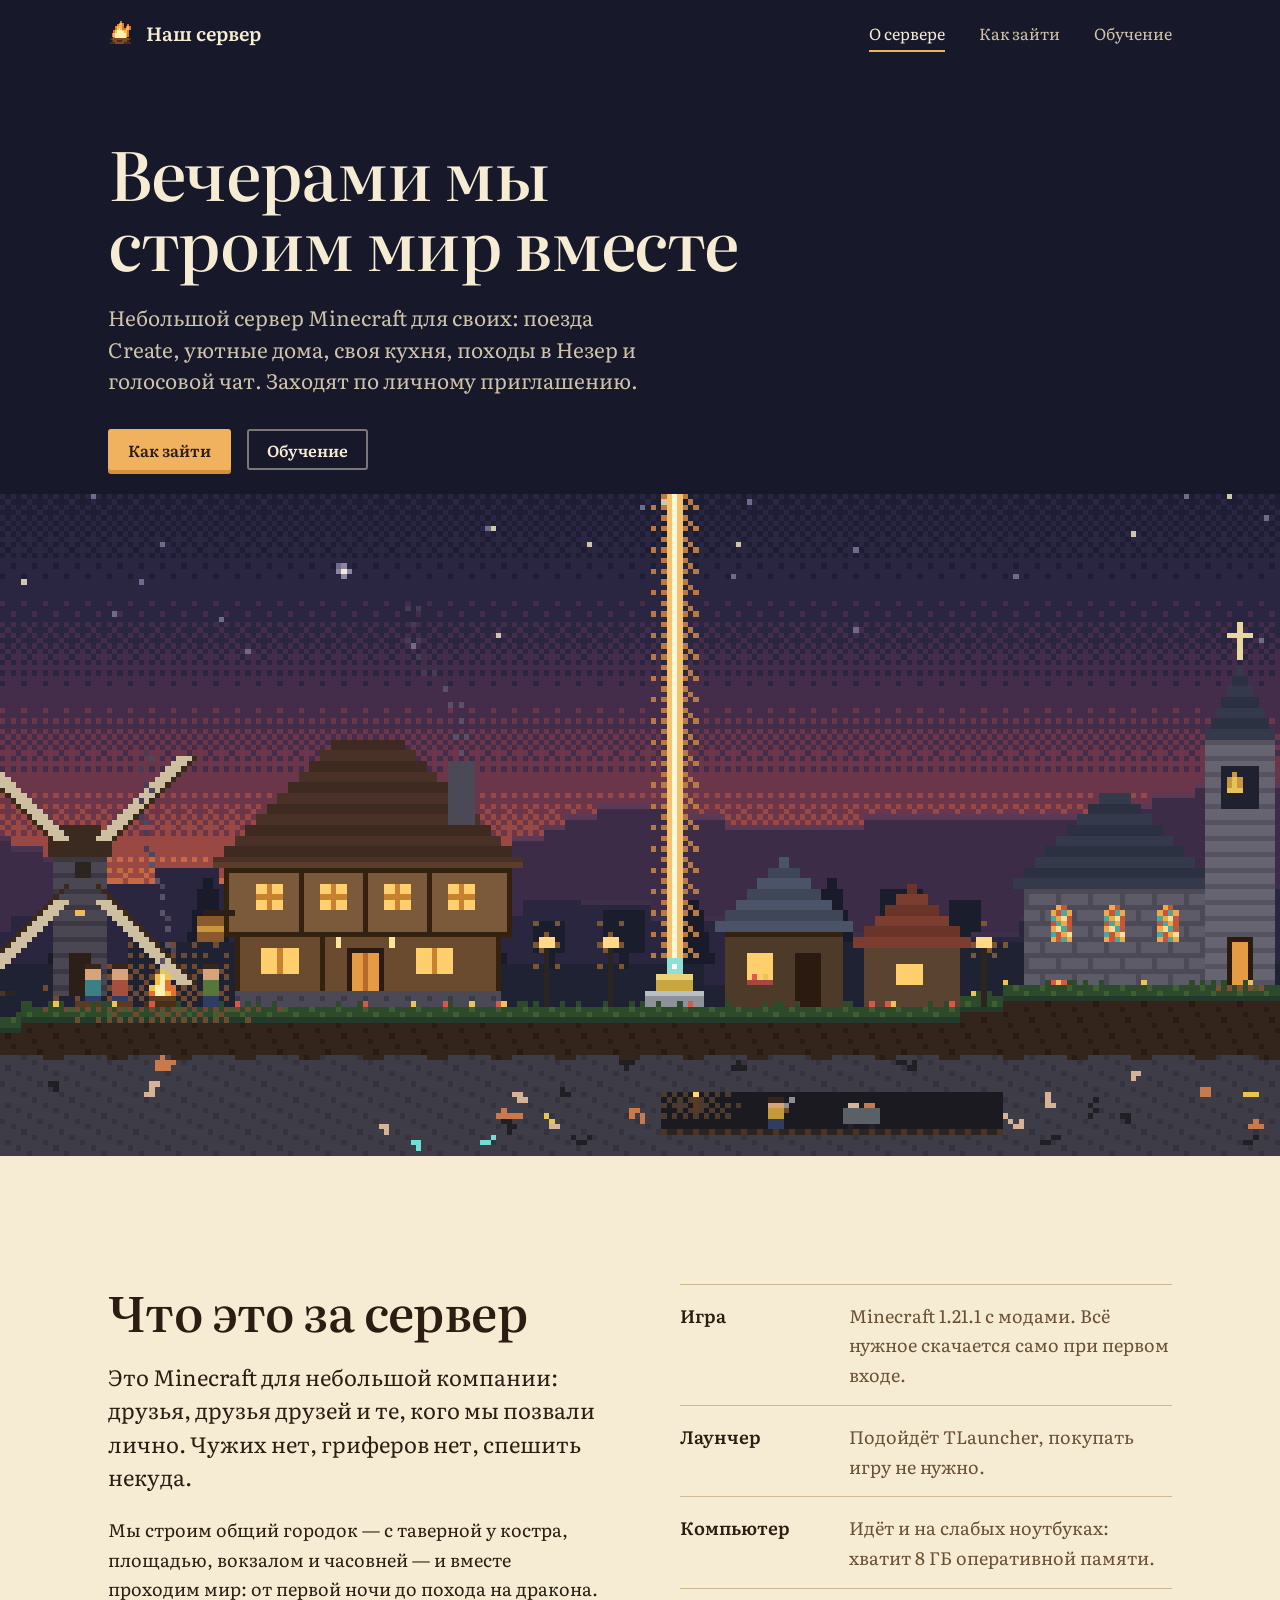
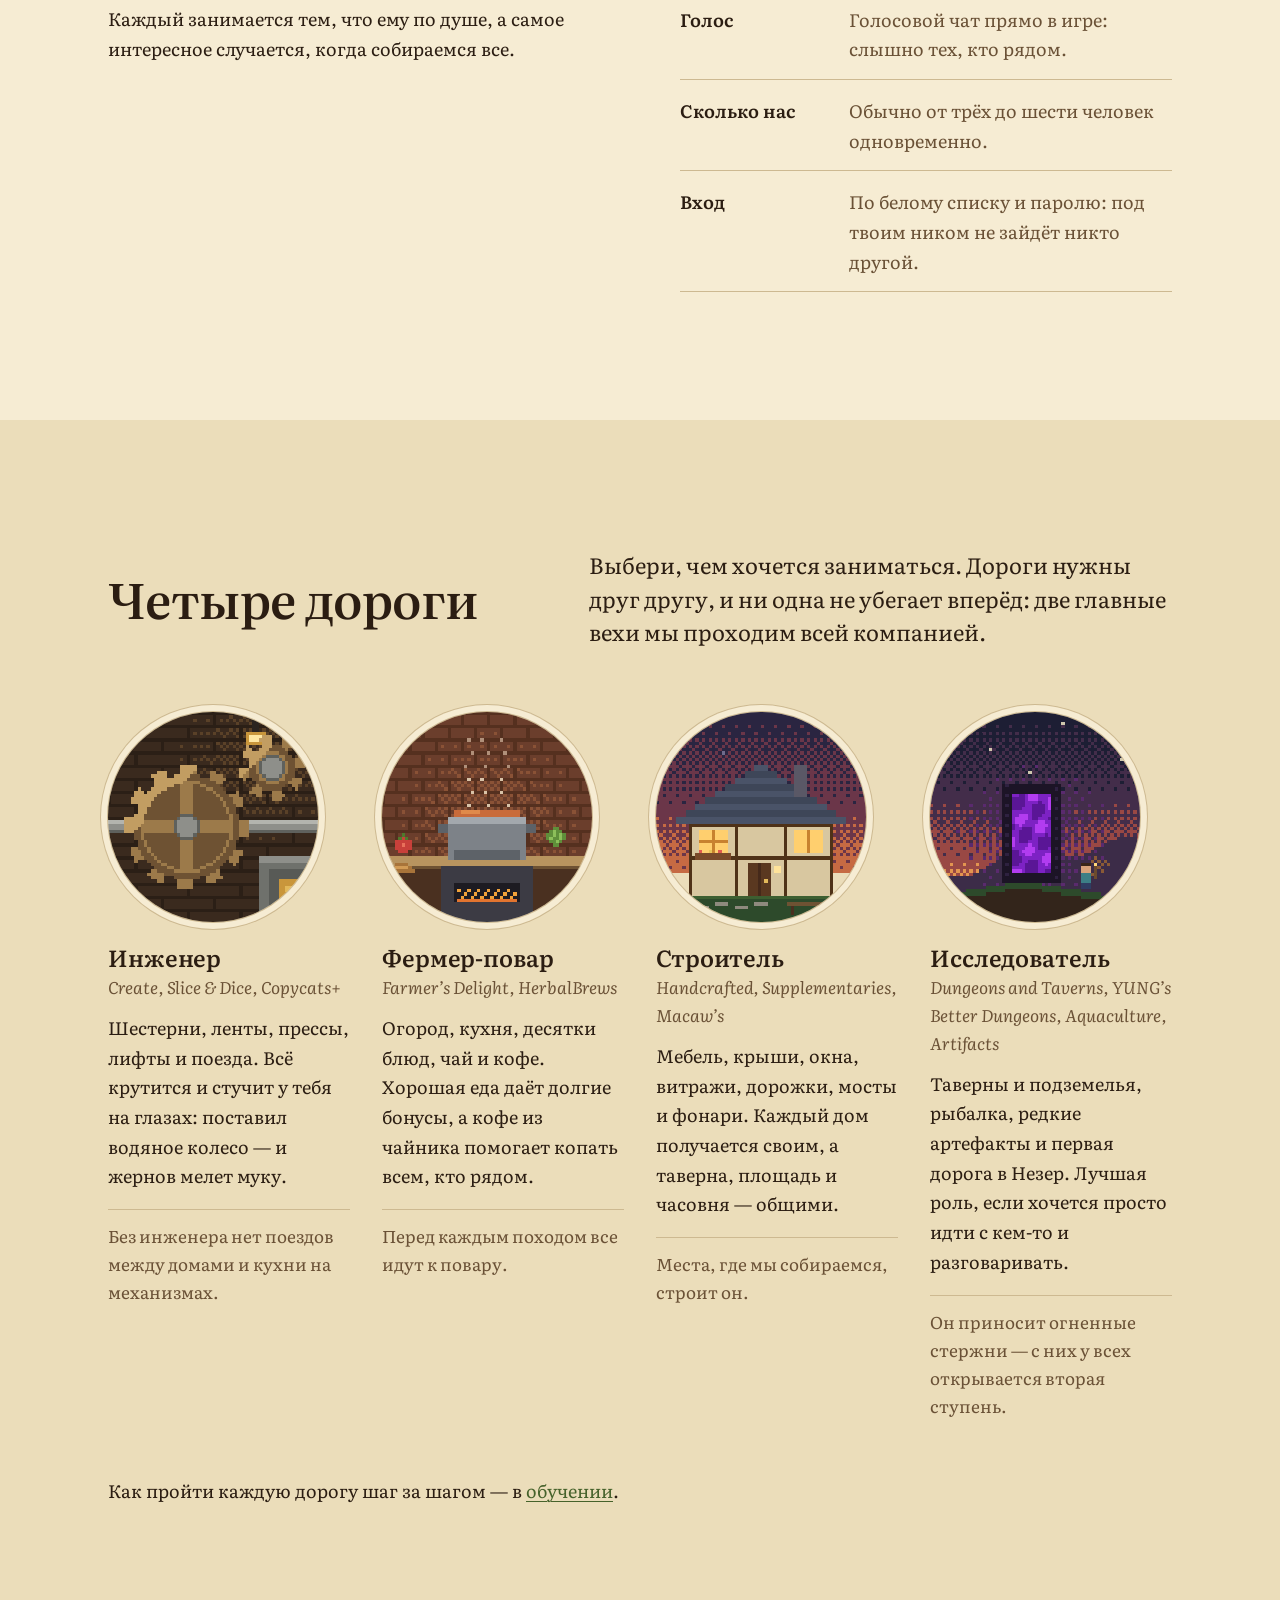
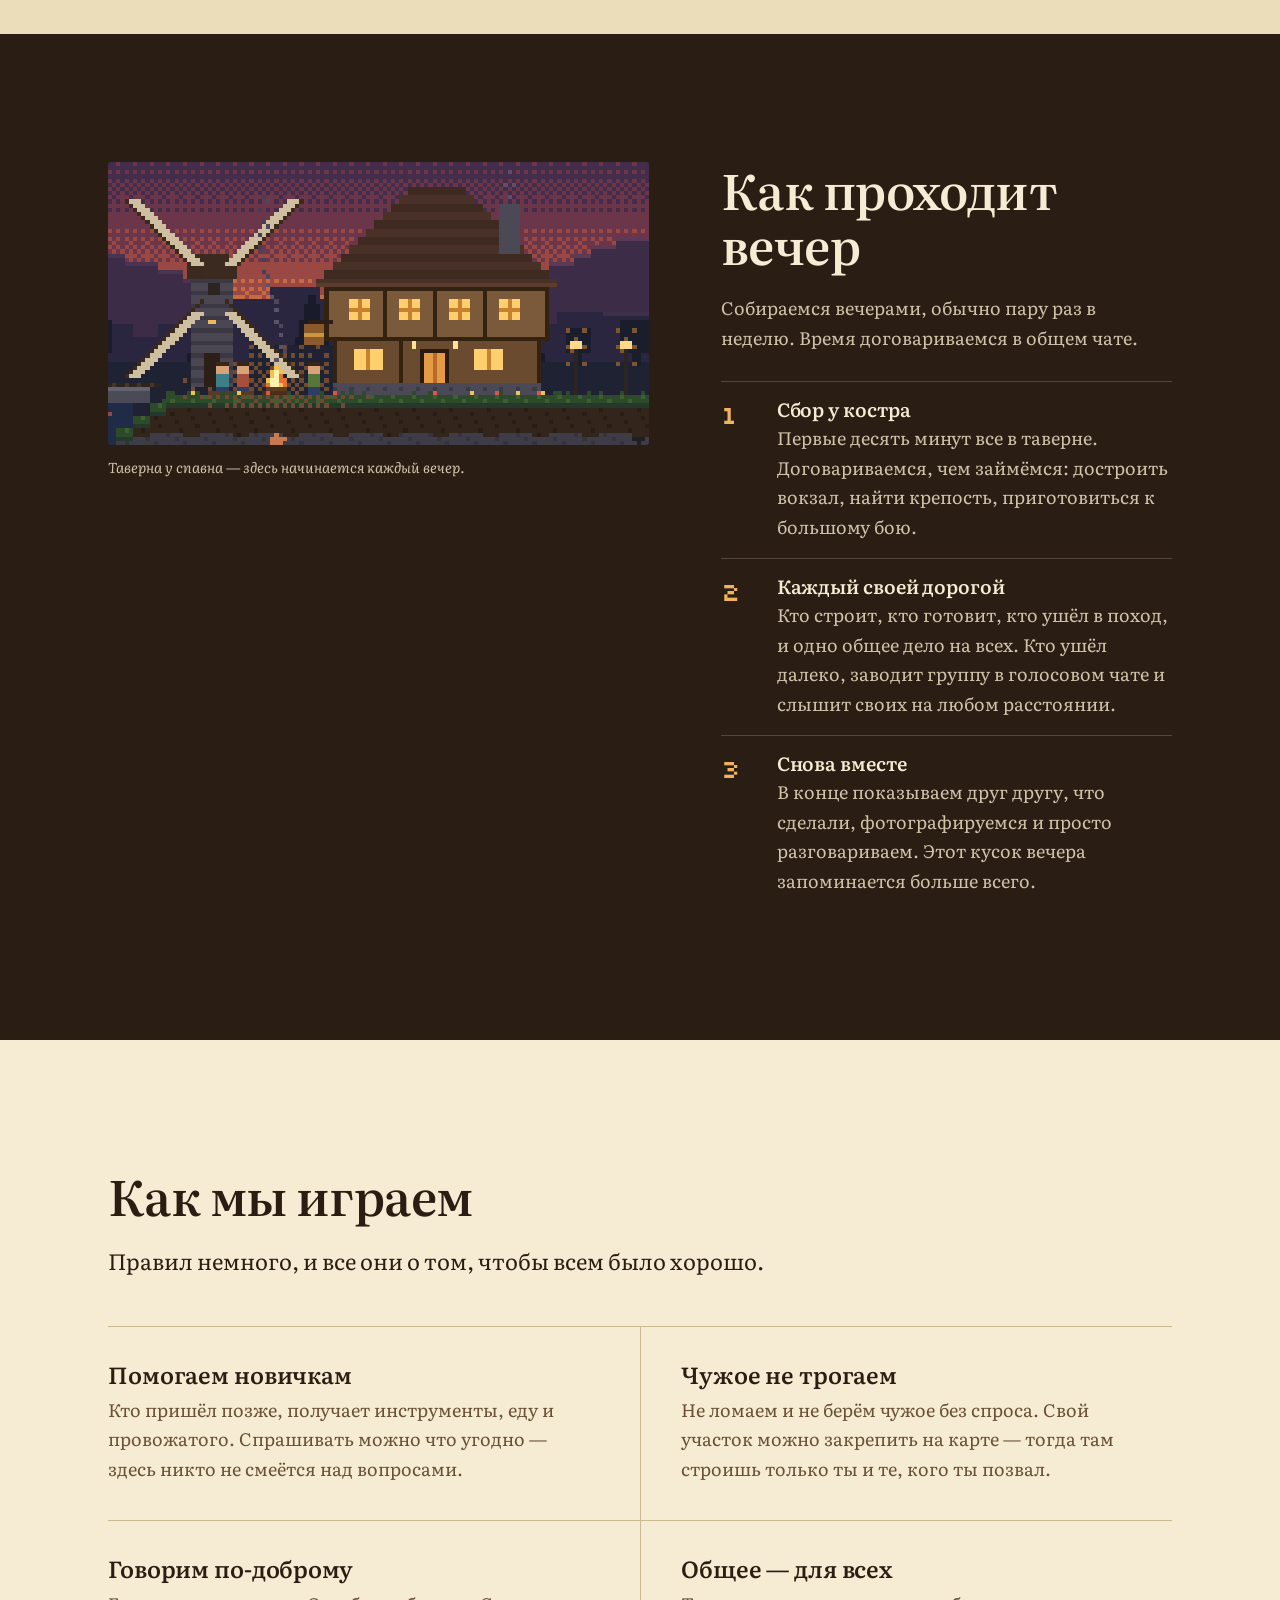
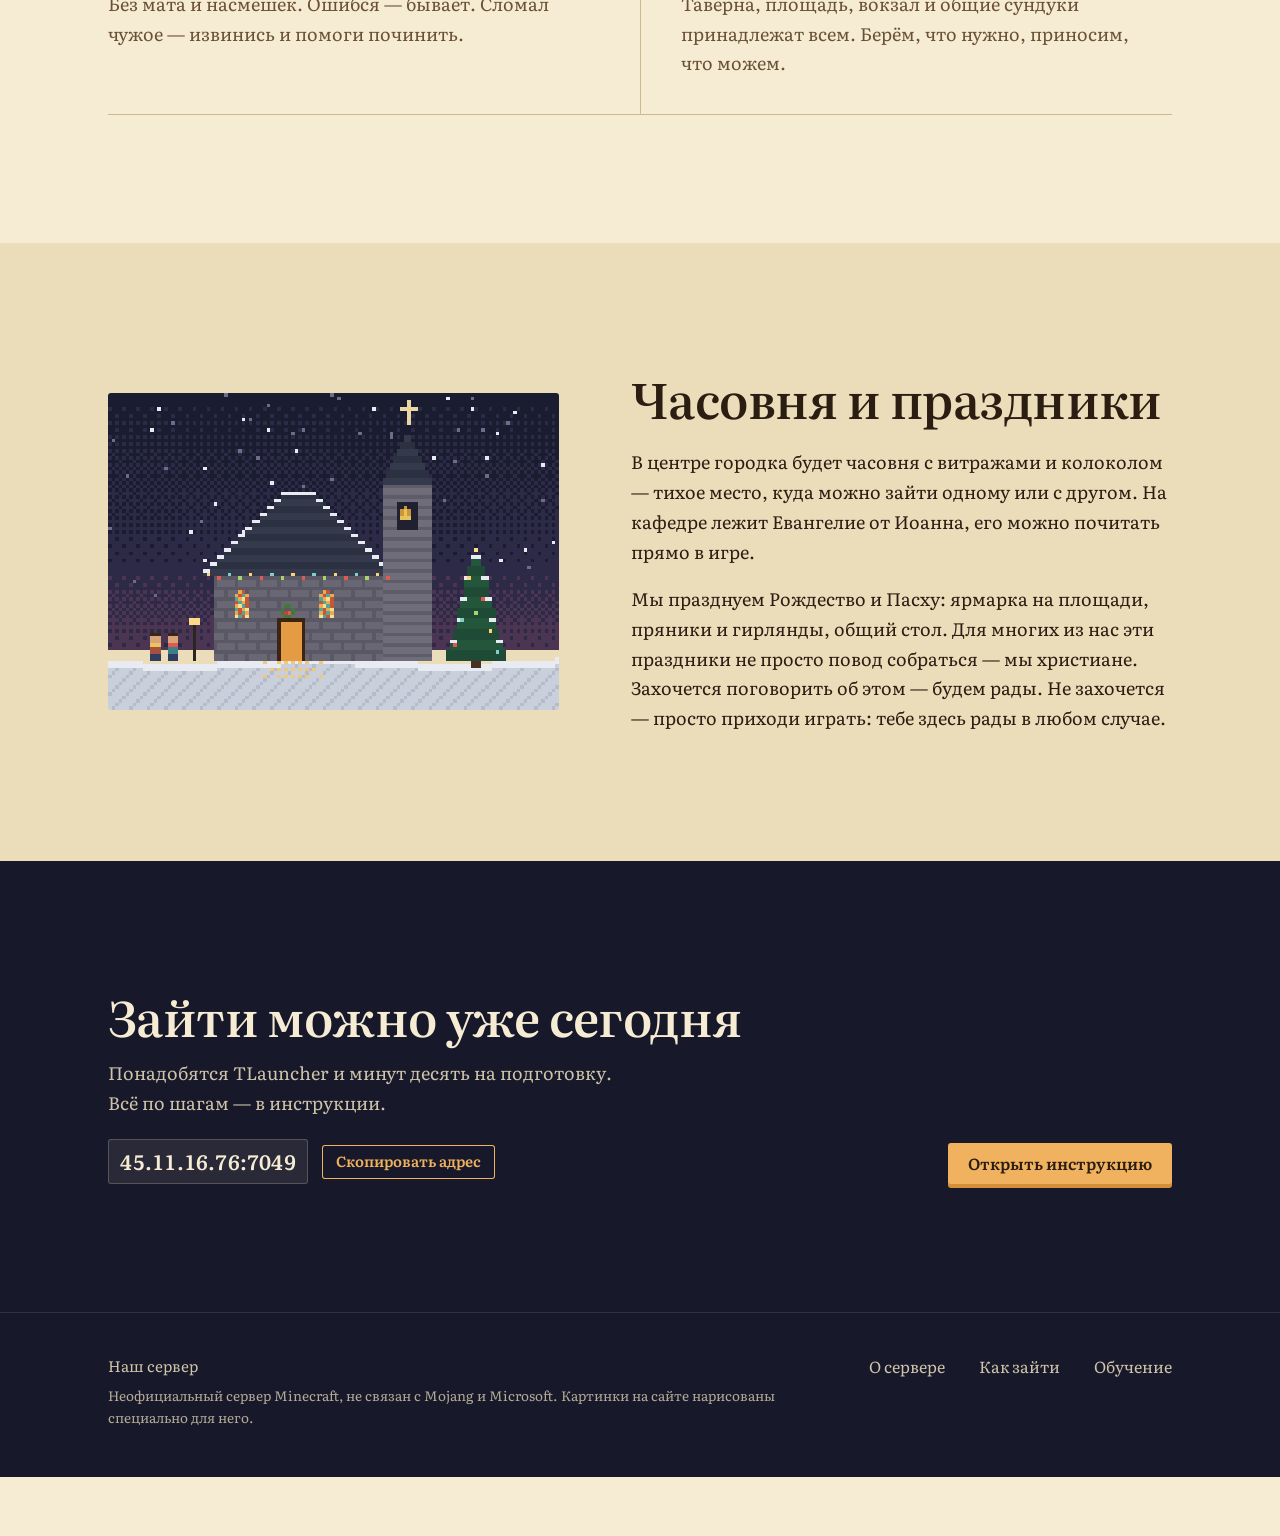
==== index.html @ bd103ebd "Add files via upload" ====
<!doctype html>
<html lang="ru">
<head>
  <meta charset="utf-8">
  <meta name="viewport" content="width=device-width, initial-scale=1">
  <title>Наш сервер — Minecraft для своих</title>
  <meta name="description" content="Небольшой сервер Minecraft с модами для своих: поезда Create, уютные дома, кухня, походы и голосовой чат. Как зайти и как освоиться.">
  <meta property="og:type" content="website">
  <meta property="og:title" content="Minecraft для своих: вечерами строим мир вместе">
  <meta property="og:description" content="Вечерами мы строим мир вместе. Как зайти и как освоиться.">
  <meta property="og:image" content="img/og.png">
  <meta name="theme-color" content="#17182a">
  <link rel="icon" type="image/png" href="img/favicon-32.png">
  <link rel="apple-touch-icon" href="img/apple-touch-icon.png">
  <link rel="preload" href="fonts/literata-cyrillic-opsz-normal.woff2" as="font" type="font/woff2" crossorigin>
  <link rel="stylesheet" href="css/style.css">
</head>
<body>
  <a class="skip" href="#main">К содержанию</a>

  <header class="site-header">
    <div class="site-header__inner">
      <a class="brand" href="index.html"><img class="pixel" src="img/favicon-32.png" alt="" width="28" height="28"><span data-config="name">Наш сервер</span></a>
      <nav class="nav" aria-label="Разделы сайта">
        <a href="index.html" aria-current="page">О сервере</a>
        <a href="join.html">Как зайти</a>
        <a href="guide.html">Обучение</a>
      </nav>
    </div>
  </header>

  <main id="main">
    <section class="hero" aria-labelledby="hero-title">
      <div class="hero__text wrap">
        <h1 id="hero-title">Вечерами мы строим мир вместе</h1>
        <p class="hero__lede">Небольшой сервер Minecraft для своих: поезда Create, уютные дома, своя кухня, походы в Незер и голосовой чат. Заходят по личному приглашению.</p>
        <div class="actions">
          <a class="btn btn--lantern" href="join.html">Как зайти</a>
          <a class="btn btn--ghost" href="guide.html">Обучение</a>
        </div>
      </div>
      <picture class="hero__art">
        <source media="(max-width: 700px)" srcset="img/hero-mobile.png">
        <img class="pixel" src="img/hero.png" width="1536" height="864"
             alt="Пиксельная картинка: вечерняя деревня. Поезд едет по мосту через реку, крутится мельница, у таверны горит костёр и сидят друзья, над площадью поднимается луч маяка, дальше домики и часовня с колокольней. Под землёй — шахта с вагонеткой.">
      </picture>
    </section>

    <section class="section" aria-labelledby="about-title">
      <div class="wrap intro">
        <div>
          <h2 id="about-title">Что это за сервер</h2>
          <p class="lede">Это Minecraft для небольшой компании: друзья, друзья друзей и те, кого мы позвали лично. Чужих нет, гриферов нет, спешить некуда.</p>
          <p class="measure">Мы строим общий городок — с таверной у костра, площадью, вокзалом и часовней — и вместе проходим мир: от первой ночи до похода на дракона. Каждый занимается тем, что ему по душе, а самое интересное случается, когда собираемся все.</p>
        </div>
        <dl class="facts">
          <div><dt>Игра</dt><dd>Minecraft 1.21.1 с модами. Всё нужное скачается само при первом входе.</dd></div>
          <div><dt>Лаунчер</dt><dd>Подойдёт TLauncher, покупать игру не нужно.</dd></div>
          <div><dt>Компьютер</dt><dd>Идёт и на слабых ноутбуках: хватит 8 ГБ оперативной памяти.</dd></div>
          <div><dt>Голос</dt><dd>Голосовой чат прямо в игре: слышно тех, кто рядом.</dd></div>
          <div><dt>Сколько нас</dt><dd>Обычно от трёх до шести человек одновременно.</dd></div>
          <div><dt>Вход</dt><dd>По белому списку и паролю: под твоим ником не зайдёт никто другой.</dd></div>
        </dl>
      </div>
    </section>

    <section class="section section--deep" aria-labelledby="roads-title">
      <div class="wrap">
        <div class="roads-head">
          <h2 id="roads-title">Четыре дороги</h2>
          <p class="lede">Выбери, чем хочется заниматься. Дороги нужны друг другу, и ни одна не убегает вперёд: две главные вехи мы проходим всей компанией.</p>
        </div>
        <ul class="roads">
          <li class="road">
            <img class="road__art pixel" src="img/road-engineer.png" width="256" height="256" alt="Мастерская: большие деревянные шестерни на каменном валу, под потолком латунная лампа.">
            <h3>Инженер</h3>
            <p class="road__mods">Create, Slice&nbsp;&amp;&nbsp;Dice, Copycats+</p>
            <p>Шестерни, ленты, прессы, лифты и поезда. Всё крутится и стучит у тебя на глазах: поставил водяное колесо — и жернов мелет муку.</p>
            <p class="road__need">Без инженера нет поездов между домами и кухни на механизмах.</p>
          </li>
          <li class="road">
            <img class="road__art pixel" src="img/road-cook.png" width="256" height="256" alt="Кастрюля с супом на плите, от неё идёт пар; рядом помидор, капуста и хлеб.">
            <h3>Фермер-повар</h3>
            <p class="road__mods">Farmer’s Delight, HerbalBrews</p>
            <p>Огород, кухня, десятки блюд, чай и кофе. Хорошая еда даёт долгие бонусы, а кофе из чайника помогает копать всем, кто рядом.</p>
            <p class="road__need">Перед каждым походом все идут к повару.</p>
          </li>
          <li class="road">
            <img class="road__art pixel" src="img/road-builder.png" width="256" height="256" alt="Фахверковый домик с синей крышей, тёплым окном и ящиком цветов, перед ним скамейка.">
            <h3>Строитель</h3>
            <p class="road__mods">Handcrafted, Supplementaries, Macaw’s</p>
            <p>Мебель, крыши, окна, витражи, дорожки, мосты и фонари. Каждый дом получается своим, а таверна, площадь и часовня — общими.</p>
            <p class="road__need">Места, где мы собираемся, строит он.</p>
          </li>
          <li class="road">
            <img class="road__art pixel" src="img/road-explorer.png" width="256" height="256" alt="Портал в Незер на холме на закате, рядом путник с факелом.">
            <h3>Исследователь</h3>
            <p class="road__mods">Dungeons and Taverns, YUNG’s Better Dungeons, Aquaculture, Artifacts</p>
            <p>Таверны и подземелья, рыбалка, редкие артефакты и первая дорога в Незер. Лучшая роль, если хочется просто идти с кем-то и разговаривать.</p>
            <p class="road__need">Он приносит огненные стержни — с них у всех открывается вторая ступень.</p>
          </li>
        </ul>
        <p class="roads-more">Как пройти каждую дорогу шаг за шагом — в <a href="guide.html#guides">обучении</a>.</p>
      </div>
    </section>

    <section class="section section--oak" aria-labelledby="evening-title">
      <div class="wrap evening">
        <figure class="evening__art" style="margin:0">
          <img class="pixel" src="img/evening.png" width="650" height="340" alt="Трое друзей у костра перед таверной с горящими окнами, рядом мельница.">
          <figcaption>Таверна у спавна — здесь начинается каждый вечер.</figcaption>
        </figure>
        <div>
          <h2 id="evening-title">Как проходит вечер</h2>
          <p class="soft">Собираемся вечерами, обычно пару раз в неделю. Время договариваемся в общем чате.</p>
          <ol class="steps-inline">
            <li><div><h3>Сбор у костра</h3><p>Первые десять минут все в таверне. Договариваемся, чем займёмся: достроить вокзал, найти крепость, приготовиться к большому бою.</p></div></li>
            <li><div><h3>Каждый своей дорогой</h3><p>Кто строит, кто готовит, кто ушёл в поход, и одно общее дело на всех. Кто ушёл далеко, заводит группу в голосовом чате и слышит своих на любом расстоянии.</p></div></li>
            <li><div><h3>Снова вместе</h3><p>В конце показываем друг другу, что сделали, фотографируемся и просто разговариваем. Этот кусок вечера запоминается больше всего.</p></div></li>
          </ol>
        </div>
      </div>
    </section>

    <section class="section" aria-labelledby="rules-title">
      <div class="wrap">
        <h2 id="rules-title">Как мы играем</h2>
        <p class="lede measure">Правил немного, и все они о том, чтобы всем было хорошо.</p>
        <div class="rules">
          <div class="rule"><h3>Помогаем новичкам</h3><p>Кто пришёл позже, получает инструменты, еду и провожатого. Спрашивать можно что угодно — здесь никто не смеётся над вопросами.</p></div>
          <div class="rule"><h3>Чужое не трогаем</h3><p>Не ломаем и не берём чужое без спроса. Свой участок можно закрепить на карте — тогда там строишь только ты и те, кого ты позвал.</p></div>
          <div class="rule"><h3>Говорим по-доброму</h3><p>Без мата и насмешек. Ошибся — бывает. Сломал чужое — извинись и помоги починить.</p></div>
          <div class="rule"><h3>Общее — для всех</h3><p>Таверна, площадь, вокзал и общие сундуки принадлежат всем. Берём, что нужно, приносим, что можем.</p></div>
        </div>
      </div>
    </section>

    <section class="section section--deep" aria-labelledby="chapel-title">
      <div class="wrap chapel">
        <figure class="chapel__art" style="margin:0">
          <img class="pixel" src="img/chapel-winter.png" width="512" height="360" alt="Часовня зимним вечером: светятся витражи, на двери венок, по карнизу гирлянда, рядом наряженная ёлка, двое идут к двери.">
        </figure>
        <div>
          <h2 id="chapel-title">Часовня и праздники</h2>
          <p>В центре городка будет часовня с витражами и колоколом — тихое место, куда можно зайти одному или с другом. На кафедре лежит Евангелие от Иоанна, его можно почитать прямо в игре.</p>
          <p>Мы празднуем Рождество и Пасху: ярмарка на площади, пряники и гирлянды, общий стол. Для многих из нас эти праздники не просто повод собраться — мы христиане. Захочется поговорить об этом — будем рады. Не захочется — просто приходи играть: тебе здесь рады в любом случае.</p>
        </div>
      </div>
    </section>

    <section class="section section--night" aria-labelledby="cta-title">
      <div class="wrap join-cta">
        <div>
          <h2 id="cta-title">Зайти можно уже сегодня</h2>
          <p>Понадобятся TLauncher и минут десять на подготовку. Всё по шагам — в инструкции.</p>
          <div class="copy-row" style="margin-top:22px">
            <span class="copy-value" data-config="address">45.11.16.76:7049</span>
            <button class="copy-btn" type="button" data-copy="address">Скопировать адрес</button>
          </div>
        </div>
        <div class="actions"><a class="btn btn--lantern" href="join.html">Открыть инструкцию</a></div>
      </div>
    </section>
  </main>

  <footer class="site-footer">
    <div class="wrap site-footer__inner">
      <div>
        <span data-config="name">Наш сервер</span>
        <small>Неофициальный сервер Minecraft, не связан с Mojang и Microsoft. Картинки на сайте нарисованы специально для него.</small>
      </div>
      <nav class="nav" aria-label="Разделы сайта в подвале">
        <a href="index.html">О сервере</a>
        <a href="join.html">Как зайти</a>
        <a href="guide.html">Обучение</a>
      </nav>
    </div>
  </footer>

  <script src="js/config.js"></script>
  <script src="js/site.js"></script>
</body>
</html>
---- css/style.css ----
/* ---------- Шрифты (лежат рядом, интернет-шрифты не нужны) ---------- */
@font-face {
  font-family: "Literata";
  src: url("../fonts/literata-cyrillic-opsz-normal.woff2") format("woff2");
  font-weight: 200 900; font-style: normal; font-display: swap;
  unicode-range: U+0301, U+0400-045F, U+0490-0491, U+04B0-04B1, U+2116;
}
@font-face {
  font-family: "Literata";
  src: url("../fonts/literata-latin-opsz-normal.woff2") format("woff2");
  font-weight: 200 900; font-style: normal; font-display: swap;
  unicode-range: U+0000-00FF, U+0131, U+0152-0153, U+02BB-02BC, U+02C6, U+02DA, U+02DC, U+0304, U+0308, U+0329, U+2000-206F, U+20AC, U+2122, U+2191, U+2193, U+2212, U+2215, U+FEFF, U+FFFD;
}
@font-face {
  font-family: "Literata";
  src: url("../fonts/literata-cyrillic-opsz-italic.woff2") format("woff2");
  font-weight: 200 900; font-style: italic; font-display: swap;
  unicode-range: U+0301, U+0400-045F, U+0490-0491, U+04B0-04B1, U+2116;
}
@font-face {
  font-family: "Literata";
  src: url("../fonts/literata-latin-opsz-italic.woff2") format("woff2");
  font-weight: 200 900; font-style: italic; font-display: swap;
  unicode-range: U+0000-00FF, U+0131, U+0152-0153, U+02BB-02BC, U+02C6, U+02DA, U+02DC, U+0304, U+0308, U+0329, U+2000-206F, U+20AC, U+2122, U+2191, U+2193, U+2212, U+2215, U+FEFF, U+FFFD;
}
/* Пиксельный шрифт — только для клавиш и номеров шагов: латиница и цифры */
@font-face {
  font-family: "Silkscreen";
  src: url("../fonts/silkscreen-latin-400-normal.woff2") format("woff2");
  font-weight: 400; font-style: normal; font-display: swap;
}
@font-face {
  font-family: "Silkscreen";
  src: url("../fonts/silkscreen-latin-700-normal.woff2") format("woff2");
  font-weight: 700; font-style: normal; font-display: swap;
}

/* ---------- Цвета и размеры ---------- */
:root {
  --paper: #f6ecd3;        /* страница книги из игры */
  --paper-deep: #ebddba;
  --ink: #2b1d12;          /* тёмный дуб */
  --ink-soft: #6a5136;
  --rule: #cdb991;         /* светлые доски */
  --night: #17182a;        /* небо на обложке */
  --oak: #2a1d14;
  --cream: #f6ecd3;
  --mist: #cfc3aa;
  --lantern: #f0b25e;      /* свет фонаря */
  --lantern-deep: #d48f3a;
  --lantern-ink: #8c4f10;  /* тот же свет, но читаемый на бумаге */
  --moss: #46622b;

  --serif: "Literata", "PT Serif", Georgia, "Times New Roman", serif;
  --pixel: "Silkscreen", "Courier New", monospace;
  --mono: ui-monospace, "Cascadia Mono", Consolas, "Liberation Mono", monospace;

  --wrap: 1160px;
  --gutter: clamp(16px, 4vw, 48px);
  --measure: 64ch;
  --section: clamp(64px, 10vw, 128px);
}

/* ---------- Основа ---------- */
*, *::before, *::after { box-sizing: border-box; }
[hidden] { display: none !important; }
html { -webkit-text-size-adjust: 100%; text-size-adjust: 100%; }
body {
  margin: 0;
  background: var(--paper);
  color: var(--ink);
  font-family: var(--serif);
  font-size: 1.0625rem;
  line-height: 1.65;
  font-optical-sizing: auto;
  text-rendering: optimizeLegibility;
}
@media (min-width: 900px) { body { font-size: 1.125rem; } }

img { max-width: 100%; }
.pixel { image-rendering: pixelated; image-rendering: crisp-edges; }
@supports (image-rendering: pixelated) { .pixel { image-rendering: pixelated; } }

h1, h2, h3 { font-weight: 560; line-height: 1.12; letter-spacing: -0.012em; margin: 0; text-wrap: balance; }
h2 { font-size: clamp(2rem, 1.35rem + 2.5vw, 3.05rem); margin-bottom: 0.45em; }
h3 { font-size: clamp(1.25rem, 1.15rem + 0.4vw, 1.45rem); margin-bottom: 0.35em; letter-spacing: -0.005em; }
p { margin: 0 0 1em; }
p:last-child { margin-bottom: 0; }

a { color: var(--moss); text-decoration-thickness: 1px; text-underline-offset: 0.18em; }
a:hover { color: var(--ink); }
:focus-visible { outline: 3px solid var(--lantern-deep); outline-offset: 3px; border-radius: 2px; }

code, kbd { font-size: 0.86em; }
code {
  font-family: var(--mono);
  background: var(--paper-deep);
  padding: 0.08em 0.38em;
  border-radius: 3px;
  overflow-wrap: anywhere;
}

/* Клавиша — как кнопка в игре: светлая грань сверху, тёмная снизу */
kbd {
  display: inline-block;
  min-width: 1.75em;
  padding: 0.12em 0.42em 0.06em;
  font-family: var(--pixel);
  font-weight: 400;
  font-size: 0.78em;
  line-height: 1.55;
  text-align: center;
  color: var(--ink);
  background: #e2d6b8;
  border: 2px solid;
  border-color: #fbf3df #9c8763 #9c8763 #fbf3df;
  border-radius: 2px;
}

.wrap { max-width: var(--wrap); margin: 0 auto; padding: 0 var(--gutter); }
.measure { max-width: var(--measure); }
.lede { font-size: clamp(1.15rem, 1.02rem + 0.55vw, 1.38rem); line-height: 1.5; }
.soft { color: var(--ink-soft); }

.skip {
  position: absolute; left: 12px; top: -60px; z-index: 10;
  background: var(--lantern); color: var(--ink); padding: 8px 14px; border-radius: 2px;
}
.skip:focus { top: 12px; }

/* ---------- Кнопки: блок с тенью снизу, при нажатии «проседает» ---------- */
.btn {
  display: inline-block;
  padding: 0.72em 1.25em 0.66em;
  font: 600 1rem/1.2 var(--serif);
  text-decoration: none;
  border-radius: 3px;
  border: 0;
  cursor: pointer;
  transition: transform 80ms ease, box-shadow 80ms ease, background-color 120ms ease;
}
.btn--lantern { background: var(--lantern); color: var(--ink); box-shadow: 0 4px 0 var(--lantern-deep); }
.btn--lantern:hover { background: #f5c077; color: var(--ink); }
.btn--ghost { background: transparent; color: var(--cream); box-shadow: inset 0 0 0 2px rgba(246, 236, 211, 0.45); }
.btn--ghost:hover { color: var(--cream); box-shadow: inset 0 0 0 2px var(--cream); }
.btn--ink { background: var(--ink); color: var(--cream); box-shadow: 0 4px 0 #120c07; }
.btn--ink:hover { background: #3d2a1a; color: var(--cream); }
.btn:active { transform: translateY(3px); box-shadow: 0 1px 0 var(--lantern-deep); }
.btn--ghost:active { box-shadow: inset 0 0 0 2px var(--cream); }
.actions { display: flex; flex-wrap: wrap; gap: 14px 16px; align-items: center; }

/* ---------- Шапка ---------- */
.site-header { background: var(--night); color: var(--cream); position: relative; z-index: 2; }
.site-header__inner {
  max-width: var(--wrap); margin: 0 auto; padding: 14px var(--gutter);
  display: flex; flex-wrap: wrap; align-items: center; justify-content: space-between; gap: 10px 32px;
}
.brand { display: inline-flex; align-items: center; gap: 10px; color: var(--cream); text-decoration: none; font-size: 1.2rem; font-weight: 600; }
.brand:hover { color: var(--cream); }
.brand img { width: 28px; height: 28px; }
.nav { display: flex; flex-wrap: wrap; gap: 4px clamp(18px, 3vw, 34px); font-size: 1rem; }
.nav a { color: var(--mist); text-decoration: none; padding: 6px 0 4px; border-bottom: 2px solid transparent; }
.nav a:hover { color: var(--cream); }
.nav a[aria-current="page"], .nav a[aria-current="true"] { color: var(--cream); border-bottom-color: var(--lantern); }

/* ---------- Обложка главной ---------- */
.hero { position: relative; background: var(--night); color: var(--cream); }
.hero__text { padding-top: clamp(32px, 6vw, 72px); padding-bottom: 24px; position: relative; z-index: 1; }
.hero h1 { font-size: clamp(2.5rem, 1.35rem + 4.4vw, 4.2rem); line-height: 1.03; font-weight: 520; max-width: 16ch; margin-bottom: 0.38em; letter-spacing: -0.02em; }
.hero__lede { color: var(--mist); max-width: 46ch; font-size: clamp(1.08rem, 0.98rem + 0.45vw, 1.3rem); line-height: 1.5; margin-bottom: 1.6em; }
.hero__art img { display: block; width: 100%; height: auto; }

/* На широких экранах текст лежит на небе картинки; размер заголовка зависит и от высоты окна,
   чтобы текст не наезжал на деревню на невысоких ноутбуках */
@media (min-width: 1100px) and (min-aspect-ratio: 3/2) {
  .hero__text { position: absolute; inset: 0 0 auto 0; padding-top: clamp(24px, 6vh, 72px); }
  .hero h1 { font-size: clamp(2.4rem, 0.5rem + min(4.4vw, 7.4vh), 4.2rem); }
  .hero__lede { font-size: clamp(1.05rem, 0.7rem + 1.1vh, 1.3rem); margin-bottom: 1.3em; }
  .hero__art img { max-height: calc(100vh - 60px); max-height: calc(100svh - 60px); object-fit: cover; object-position: 50% 100%; }
}

/* ---------- Разделы главной ---------- */
.section { padding: var(--section) 0; }
.section--deep { background: var(--paper-deep); }
.section--oak { background: var(--oak); color: var(--cream); }
.section--oak a { color: var(--lantern); }
.section--oak .soft { color: var(--mist); }
.section--night { background: var(--night); color: var(--cream); }

.intro { display: grid; gap: 48px; }
@media (min-width: 960px) { .intro { grid-template-columns: 1fr 1fr; gap: 80px; align-items: start; } }
.facts { margin: 0; border-top: 1px solid var(--rule); }
.facts > div { padding: 16px 0 15px; border-bottom: 1px solid var(--rule); display: grid; gap: 2px; }
@media (min-width: 560px) { .facts > div { grid-template-columns: 8.5em 1fr; gap: 16px; } }
.facts dt { font-weight: 600; }
.facts dd { margin: 0; color: var(--ink-soft); }

/* Четыре дороги — окна в мир, как круглые иллюминаторы */
.roads-head { display: grid; gap: 12px 64px; margin-bottom: clamp(40px, 6vw, 64px); }
@media (min-width: 960px) { .roads-head { grid-template-columns: 5fr 7fr; align-items: end; } }
.roads { list-style: none; margin: 0; padding: 0; display: grid; gap: 48px 32px; grid-template-columns: repeat(auto-fit, minmax(230px, 1fr)); }
.road__art { width: min(100%, 210px); height: auto; aspect-ratio: 1; border-radius: 50%; display: block; margin-bottom: 22px; box-shadow: 0 0 0 1px var(--rule), 0 0 0 7px var(--paper), 0 0 0 8px var(--rule); }
.road h3 { margin-bottom: 0.15em; }
.road__mods { font-style: italic; color: var(--ink-soft); font-size: 0.94em; margin-bottom: 0.7em; }
.road__need { border-top: 1px solid var(--rule); padding-top: 0.7em; margin-top: 0.9em; font-size: 0.95em; color: var(--ink-soft); }
.roads-more { margin-top: clamp(40px, 6vw, 56px); }

/* Вечер: картинка у костра и три шага */
.evening { display: grid; gap: 40px; align-items: start; }
@media (min-width: 960px) { .evening { grid-template-columns: 6fr 5fr; gap: 72px; } }
.evening__art img { display: block; width: 100%; height: auto; border-radius: 3px; }
.evening__art figcaption { color: var(--mist); font-size: 0.9rem; margin-top: 10px; font-style: italic; }
.steps-inline { list-style: none; margin: 28px 0 0; padding: 0; counter-reset: s; }
.steps-inline li { counter-increment: s; display: grid; grid-template-columns: 2.6rem 1fr; gap: 0 14px; padding: 16px 0; border-top: 1px solid rgba(207, 195, 170, 0.25); }
.steps-inline li::before { content: counter(s); font-family: var(--pixel); font-size: 1.6rem; line-height: 1; color: var(--lantern); padding-top: 4px; }
.steps-inline h3 { font-size: 1.2rem; margin-bottom: 0.2em; }
.steps-inline p { color: var(--mist); }

/* Как мы играем: четыре правила в сетке с тонкими линиями */
.rules { display: grid; margin-top: clamp(32px, 5vw, 48px); border-top: 1px solid var(--rule); }
@media (min-width: 720px) { .rules { grid-template-columns: 1fr 1fr; } }
.rule { padding: 28px 0 30px; border-bottom: 1px solid var(--rule); }
@media (min-width: 720px) {
  .rule { padding: 34px 40px 36px 0; }
  .rule:nth-child(even) { padding-left: 40px; padding-right: 0; border-left: 1px solid var(--rule); }
}
.rule p { color: var(--ink-soft); max-width: 46ch; }

/* Часовня */
.chapel { display: grid; gap: 40px; align-items: center; }
@media (min-width: 960px) { .chapel { grid-template-columns: 5fr 6fr; gap: 72px; } }
.chapel__art img { display: block; width: 100%; height: auto; border-radius: 3px; }

/* Приглашение внизу */
.join-cta { display: grid; gap: 28px; }
@media (min-width: 960px) { .join-cta { grid-template-columns: 1fr auto; align-items: end; gap: 64px; } }
.join-cta h2 { margin-bottom: 0.3em; }
.join-cta p { color: var(--mist); max-width: 52ch; }

/* Адрес и другие значения с кнопкой «Скопировать» */
.copy-row { display: flex; flex-wrap: wrap; align-items: center; gap: 10px 14px; }
.copy-value {
  font-family: var(--serif); font-size: 1.3rem; font-weight: 600; letter-spacing: 0.01em;
  font-variant-numeric: lining-nums tabular-nums;
  padding: 0.25em 0.6em; border-radius: 3px;
  background: rgba(246, 236, 211, 0.08); color: var(--cream);
  box-shadow: inset 0 0 0 1px rgba(246, 236, 211, 0.22);
}
.copy-btn {
  font: 600 0.92rem/1.2 var(--serif); cursor: pointer;
  padding: 0.55em 0.95em; border-radius: 3px; border: 0;
  background: transparent; color: var(--lantern); box-shadow: inset 0 0 0 1px var(--lantern);
}
.copy-btn:hover { background: rgba(240, 178, 94, 0.12); }
.on-paper .copy-value { background: #fffaf0; color: var(--ink); box-shadow: inset 0 0 0 1px var(--rule); }
.on-paper .copy-btn { color: var(--lantern-ink); box-shadow: inset 0 0 0 1px var(--lantern-ink); }
.on-paper .copy-btn:hover { background: rgba(140, 79, 16, 0.08); }

/* ---------- Подвал ---------- */
.site-footer { background: var(--night); color: var(--mist); padding: 40px 0 48px; font-size: 0.95rem; border-top: 1px solid rgba(207, 195, 170, 0.15); }
.site-footer__inner { display: grid; gap: 18px; }
@media (min-width: 800px) { .site-footer__inner { grid-template-columns: 1fr auto; align-items: start; } }
.site-footer a { color: var(--mist); }
.site-footer a:hover { color: var(--cream); }
.site-footer .nav a { padding: 0; border: 0; }
.site-footer small { display: block; font-size: 0.85rem; opacity: 0.85; margin-top: 6px; }

/* ---------- Внутренние страницы ---------- */
.page-head { background: var(--night); color: var(--cream); padding: clamp(40px, 7vw, 88px) 0 clamp(36px, 6vw, 64px); }
.page-head h1 { font-size: clamp(2.4rem, 1.4rem + 3.6vw, 4rem); line-height: 1.05; letter-spacing: -0.018em; font-weight: 520; margin-bottom: 0.35em; }
.page-head .lede { color: var(--mist); max-width: 44ch; }

/* Как зайти: шаги слева, памятка справа */
.join-layout { display: grid; grid-template-columns: minmax(0, 1fr); gap: 48px; padding-top: clamp(48px, 7vw, 88px); padding-bottom: var(--section); }
@media (min-width: 1000px) { .join-layout { grid-template-columns: minmax(0, 1fr) 340px; gap: 72px; align-items: start; } }
.need { margin: 0 0 clamp(36px, 5vw, 52px); padding: 0; list-style: none; border-top: 1px solid var(--rule); }
.need li { padding: 12px 0 11px; border-bottom: 1px solid var(--rule); }
.steps { list-style: none; margin: 0; padding: 0; counter-reset: step; }
.steps > li { counter-increment: step; position: relative; display: grid; grid-template-columns: 3.2rem minmax(0, 1fr); gap: 0 18px; padding: 26px 0 28px; border-top: 1px solid var(--rule); }
.steps > li::before {
  content: counter(step); font-family: var(--pixel); font-weight: 400; font-size: 1.75rem; line-height: 1.1;
  color: var(--lantern-ink); padding-top: 2px;
}
.steps h3 { margin-bottom: 0.3em; }
.steps p, .steps ul { max-width: var(--measure); }
.steps ul { padding-left: 1.1em; margin: 0 0 1em; }
.steps li li { margin-bottom: 0.3em; }
.note { color: var(--ink-soft); font-size: 0.95em; }

.aside { display: grid; gap: 22px; }
@media (min-width: 1000px) { .aside { position: sticky; top: 24px; } }
.card { background: #fffaf0; border: 1px solid var(--rule); border-radius: 4px; padding: 22px 22px 24px; }
.card h2 { font-size: 1.15rem; margin-bottom: 0.6em; letter-spacing: 0; }
.card p { font-size: 0.95rem; color: var(--ink-soft); }
.fingerprint { font-family: var(--mono); font-size: 0.82rem; line-height: 1.5; word-break: break-all; background: var(--paper); padding: 10px 12px; border-radius: 3px; margin: 0 0 12px; color: var(--ink); }
.fingerprint b { color: var(--lantern-ink); }

.faq { margin-top: clamp(56px, 8vw, 88px); }
.faq h2 { margin-bottom: 0.6em; }
.faq details { border-top: 1px solid var(--rule); }
.faq details:last-of-type { border-bottom: 1px solid var(--rule); }
.faq summary { cursor: pointer; list-style: none; padding: 16px 32px 16px 0; font-weight: 600; position: relative; }
.faq summary::-webkit-details-marker { display: none; }
.faq summary::after { content: "+"; position: absolute; right: 4px; top: 13px; font-family: var(--pixel); font-size: 1.3rem; color: var(--lantern-ink); }
.faq details[open] summary::after { content: "−"; }
.faq details > div { padding: 0 0 20px; color: var(--ink-soft); max-width: var(--measure); }

/* Обучение: оглавление сбоку, текст — книжной колонкой */
.guide-layout { display: grid; grid-template-columns: minmax(0, 1fr); gap: 32px; padding-top: clamp(40px, 6vw, 72px); padding-bottom: var(--section); }
@media (min-width: 1040px) { .guide-layout { grid-template-columns: 250px minmax(0, 1fr); gap: 72px; align-items: start; } }
.toc { font-size: 0.98rem; }
@media (min-width: 1040px) { .toc { position: sticky; top: 24px; max-height: calc(100vh - 48px); overflow: auto; } }
.toc summary { cursor: pointer; font-weight: 600; padding: 12px 0; list-style: none; border-top: 1px solid var(--rule); border-bottom: 1px solid var(--rule); }
.toc summary::-webkit-details-marker { display: none; }
.toc ol { list-style: none; margin: 12px 0 0; padding: 0; }
.toc a { display: block; padding: 6px 0 6px 14px; color: var(--ink-soft); text-decoration: none; border-left: 2px solid var(--rule); }
.toc a:hover { color: var(--ink); }
.toc a[aria-current="true"] { color: var(--ink); border-left-color: var(--lantern-deep); font-weight: 600; }
@media (min-width: 1040px) {
  .toc summary { pointer-events: none; border: 0; padding-top: 0; color: var(--ink-soft); font-weight: 500; }
}

.chapter { max-width: 70ch; padding-bottom: clamp(48px, 7vw, 80px); margin-bottom: clamp(48px, 7vw, 80px); border-bottom: 1px solid var(--rule); scroll-margin-top: 20px; }
.chapter:last-child { border-bottom: 0; margin-bottom: 0; }
.chapter h2 { font-size: clamp(1.9rem, 1.4rem + 1.8vw, 2.6rem); }
.chapter h3 { margin-top: 1.6em; }
.chapter ul, .chapter ol { padding-left: 1.2em; margin: 0 0 1em; }
.chapter li { margin-bottom: 0.4em; }
.chapter-head { display: flex; align-items: center; gap: 22px; margin-bottom: 0.6em; }
.chapter-head img { width: 84px; height: 84px; aspect-ratio: 1; border-radius: 50%; flex: none; box-shadow: 0 0 0 1px var(--rule), 0 0 0 5px var(--paper), 0 0 0 6px var(--rule); }
.chapter-head h2 { margin: 0; }

/* Списки «мод — что даёт — как пользоваться» */
.mods { margin: 1.2em 0 0; border-top: 1px solid var(--rule); }
.mods > div { padding: 14px 0 13px; border-bottom: 1px solid var(--rule); }
@media (min-width: 680px) { .mods > div { display: grid; grid-template-columns: 11.5em 1fr; gap: 18px; } }
.mods dt { font-weight: 600; }
.mods dd { margin: 0; }
.mods dd p { margin: 0; }
.mods dd p + p { color: var(--ink-soft); margin-top: 0.25em; font-size: 0.96em; }

.keys { margin: 1.2em 0 0; border-top: 1px solid var(--rule); }
.keys > div { display: grid; grid-template-columns: 7.2em 1fr; gap: 14px; padding: 12px 0 11px; border-bottom: 1px solid var(--rule); align-items: baseline; }
@media (max-width: 560px) { .keys > div { grid-template-columns: 5.4em 1fr; gap: 10px; } }
.keys dt { white-space: nowrap; }
.keys dd { margin: 0; }
.keys .warn { display: block; color: var(--lantern-ink); font-size: 0.95em; margin-top: 2px; }

.start-list { counter-reset: n; list-style: none; padding: 0 !important; }
.start-list > li { counter-increment: n; display: grid; grid-template-columns: 2.2rem 1fr; gap: 0 10px; margin-bottom: 0.65em; }
.start-list > li::before { content: counter(n); font-family: var(--pixel); color: var(--lantern-ink); font-size: 1rem; line-height: 1.75; }

/* План игры: этапы и общие ворота */
.stages { list-style: none; padding: 0 !important; margin: 1.4em 0 0; counter-reset: st; }
.stage { counter-increment: st; display: grid; grid-template-columns: 2.6rem 1fr; gap: 0 16px; padding: 18px 0; border-top: 1px solid var(--rule); }
.stage::before { content: counter(st, decimal); font-family: var(--pixel); font-size: 1.35rem; color: var(--ink-soft); line-height: 1.25; }
.stage h3 { margin: 0 0 0.2em; font-size: 1.2rem; }
.stage__when { font-style: italic; color: var(--ink-soft); font-weight: 400; }
.stage p { margin: 0; }
.stage .together { color: var(--ink-soft); margin-top: 0.3em; }
.gate { counter-increment: none; display: grid; grid-template-columns: 2.6rem 1fr; gap: 0 16px; padding: 18px 16px; margin: 4px 0; background: #fffaf0; border: 1px solid var(--lantern-deep); border-radius: 4px; }
.gate::before { content: none; }
.gate img { width: 32px; height: auto; margin-top: 4px; }
.gate h3 { margin: 0 0 0.2em; font-size: 1.2rem; }
.gate p { margin: 0; color: var(--ink-soft); }

/* ---------- Пошаговые руководства по дорогам ---------- */
.crumbs { font-size: 0.95rem; color: var(--mist); margin: 0 0 14px; }
.crumbs a { color: var(--mist); }
.crumbs a:hover { color: var(--cream); }

.page-head--road .wrap { display: grid; grid-template-columns: minmax(0, 1fr); gap: 0 56px; }
.page-head__plate { width: 96px; height: auto; aspect-ratio: 1; border-radius: 50%; margin-bottom: 22px; box-shadow: 0 0 0 1px rgba(207, 195, 170, 0.35), 0 0 0 6px var(--night), 0 0 0 7px rgba(207, 195, 170, 0.35); }
@media (min-width: 900px) {
  .page-head--road .wrap { grid-template-columns: minmax(0, 1fr) auto; }
  .page-head__plate { grid-column: 2; grid-row: 1; width: 176px; margin: 8px 0 0; align-self: start; }
}

/* Дорожка из трёх ступеней и двух ворот — тот же путь, что в книге квестов */
.route { list-style: none; margin: clamp(26px, 4vw, 40px) 0 0; padding: 0; display: grid; gap: 8px; grid-column: 1 / -1; }
.route a { color: var(--cream); text-decoration: none; }
.route__tier a { display: grid; grid-template-columns: auto minmax(0, 1fr); gap: 2px 12px; align-items: baseline; height: 100%; padding: 13px 16px 14px; border: 1px solid rgba(207, 195, 170, 0.3); border-radius: 4px; }
.route__tier a:hover { border-color: var(--lantern); }
.route__n { font-family: var(--pixel); color: var(--lantern); font-size: 1.25rem; line-height: 1; }
.route__name { font-weight: 600; line-height: 1.3; }
.route__when { grid-column: 2; color: var(--mist); font-size: 0.88rem; line-height: 1.4; }
.route__gate a { display: flex; align-items: center; gap: 12px; padding: 2px 16px; color: var(--mist); font-size: 0.88rem; }
.route__gate a:hover { color: var(--cream); }
.route__gate img { width: 26px; height: auto; flex: none; }
@media (min-width: 820px) {
  .route { grid-template-columns: minmax(0, 1fr) auto minmax(0, 1fr) auto minmax(0, 1fr); gap: 0; align-items: stretch; }
  .route__gate { position: relative; display: flex; align-items: center; }
  .route__gate::before { content: ""; position: absolute; left: 0; right: 0; top: 50%; border-top: 2px dashed rgba(240, 178, 94, 0.55); }
  .route__gate a { position: relative; flex-direction: column; gap: 0; padding: 0 10px; background: var(--night); margin: 0 6px; }
  .route__gate a span { position: absolute; width: 1px; height: 1px; overflow: hidden; clip: rect(0 0 0 0); white-space: nowrap; }
  .route__gate img { width: 30px; }
}

/* Задание из книги: номер, название как в игре, что сделать */
.chapter .quest { list-style: none; margin: 1.2em 0 0; padding: 0; counter-reset: q; }
.chapter .quest > li { counter-increment: q; display: grid; grid-template-columns: 2.6rem minmax(0, 1fr); gap: 0 14px; padding: 22px 0 24px; margin: 0; border-top: 1px solid var(--rule); }
.chapter .quest > li::before { content: counter(q); font-family: var(--pixel); font-size: 1.45rem; line-height: 1.2; color: var(--lantern-ink); }
.chapter .quest h3 { margin: 0 0 0.35em; font-size: clamp(1.2rem, 1.1rem + 0.35vw, 1.38rem); }
.chapter .quest p, .chapter .quest ul { margin: 0 0 0.7em; }
.chapter .quest p:last-child, .chapter .quest ul:last-child { margin-bottom: 0; }
.chapter .quest ul { padding-left: 1.1em; list-style: disc; }
.recipe { color: var(--ink-soft); font-size: 0.95em; }
.recipe i { font-style: italic; color: var(--ink); }
.tip { font-size: 0.95em; padding-left: 12px; border-left: 2px solid var(--lantern-deep); }

/* Побочные задания — пунктирная рамка, как необязательные квесты в книге */
.side { margin: 24px 0 0; padding: 18px 20px 20px; border: 2px dashed #c4ad7c; border-radius: 4px; }
.chapter .side h3 { margin: 0 0 0.7em; font-size: 1.08rem; }
.side dl { margin: 0; }
.side dt { font-weight: 600; }
.side dd { margin: 0 0 0.85em; }
.side dd:last-child { margin-bottom: 0; }

.chapter > .gate { margin: 1.4em 0 0; }
.chapter .gate h3 { margin-top: 0; }

.faq--inline { margin-top: 1.2em; }

/* Где почитать ещё */
.chapter .reading { list-style: none; margin: 1em 0 0; padding: 0; border-top: 1px solid var(--rule); }
.chapter .reading > li { margin: 0; padding: 12px 0 11px; border-bottom: 1px solid var(--rule); }
.reading a { font-weight: 600; }
.reading span { display: block; color: var(--ink-soft); font-size: 0.95em; }

/* Таблица руд */
.table-scroll { overflow-x: auto; margin: 1.2em 0; }
.ores { width: 100%; min-width: 22em; border-collapse: collapse; font-size: 0.97em; }
.ores th, .ores td { text-align: left; vertical-align: top; padding: 10px 14px 9px 0; border-bottom: 1px solid var(--rule); }
.ores thead th { font-weight: 600; border-bottom-color: var(--ink-soft); }
.ores td:nth-child(2) { font-variant-numeric: tabular-nums; }
.ores td:last-child { color: var(--ink-soft); }

/* Ссылки на руководства и на соседние дороги */
.guides { list-style: none; margin: 1.2em 0 0; padding: 0 !important; display: grid; gap: 12px; grid-template-columns: repeat(auto-fill, minmax(min(100%, 250px), 1fr)); }
.guides > li { margin: 0 !important; }
.guides a { display: grid; grid-template-columns: 52px minmax(0, 1fr); gap: 2px 14px; align-items: center; height: 100%; padding: 12px 14px; background: #fffaf0; border: 1px solid var(--rule); border-radius: 4px; color: var(--ink); text-decoration: none; }
.guides a:hover { border-color: var(--lantern-deep); color: var(--ink); }
.guides img { grid-row: span 2; width: 52px; height: 52px; border-radius: 50%; box-shadow: 0 0 0 1px var(--rule); }
.guides b { font-weight: 600; line-height: 1.3; }
.guides span { font-size: 0.9em; color: var(--ink-soft); line-height: 1.4; }
.guides .night-icon { background: var(--night); padding: 8px; }
.chapter .more { margin-top: 1.2em; }

/* ---------- Чуть-чуть движения: только кнопки, и только если человек не против ---------- */
@media (prefers-reduced-motion: reduce) {
  *, *::before, *::after { transition: none !important; animation: none !important; scroll-behavior: auto !important; }
}
@media (prefers-reduced-motion: no-preference) { html { scroll-behavior: smooth; } }
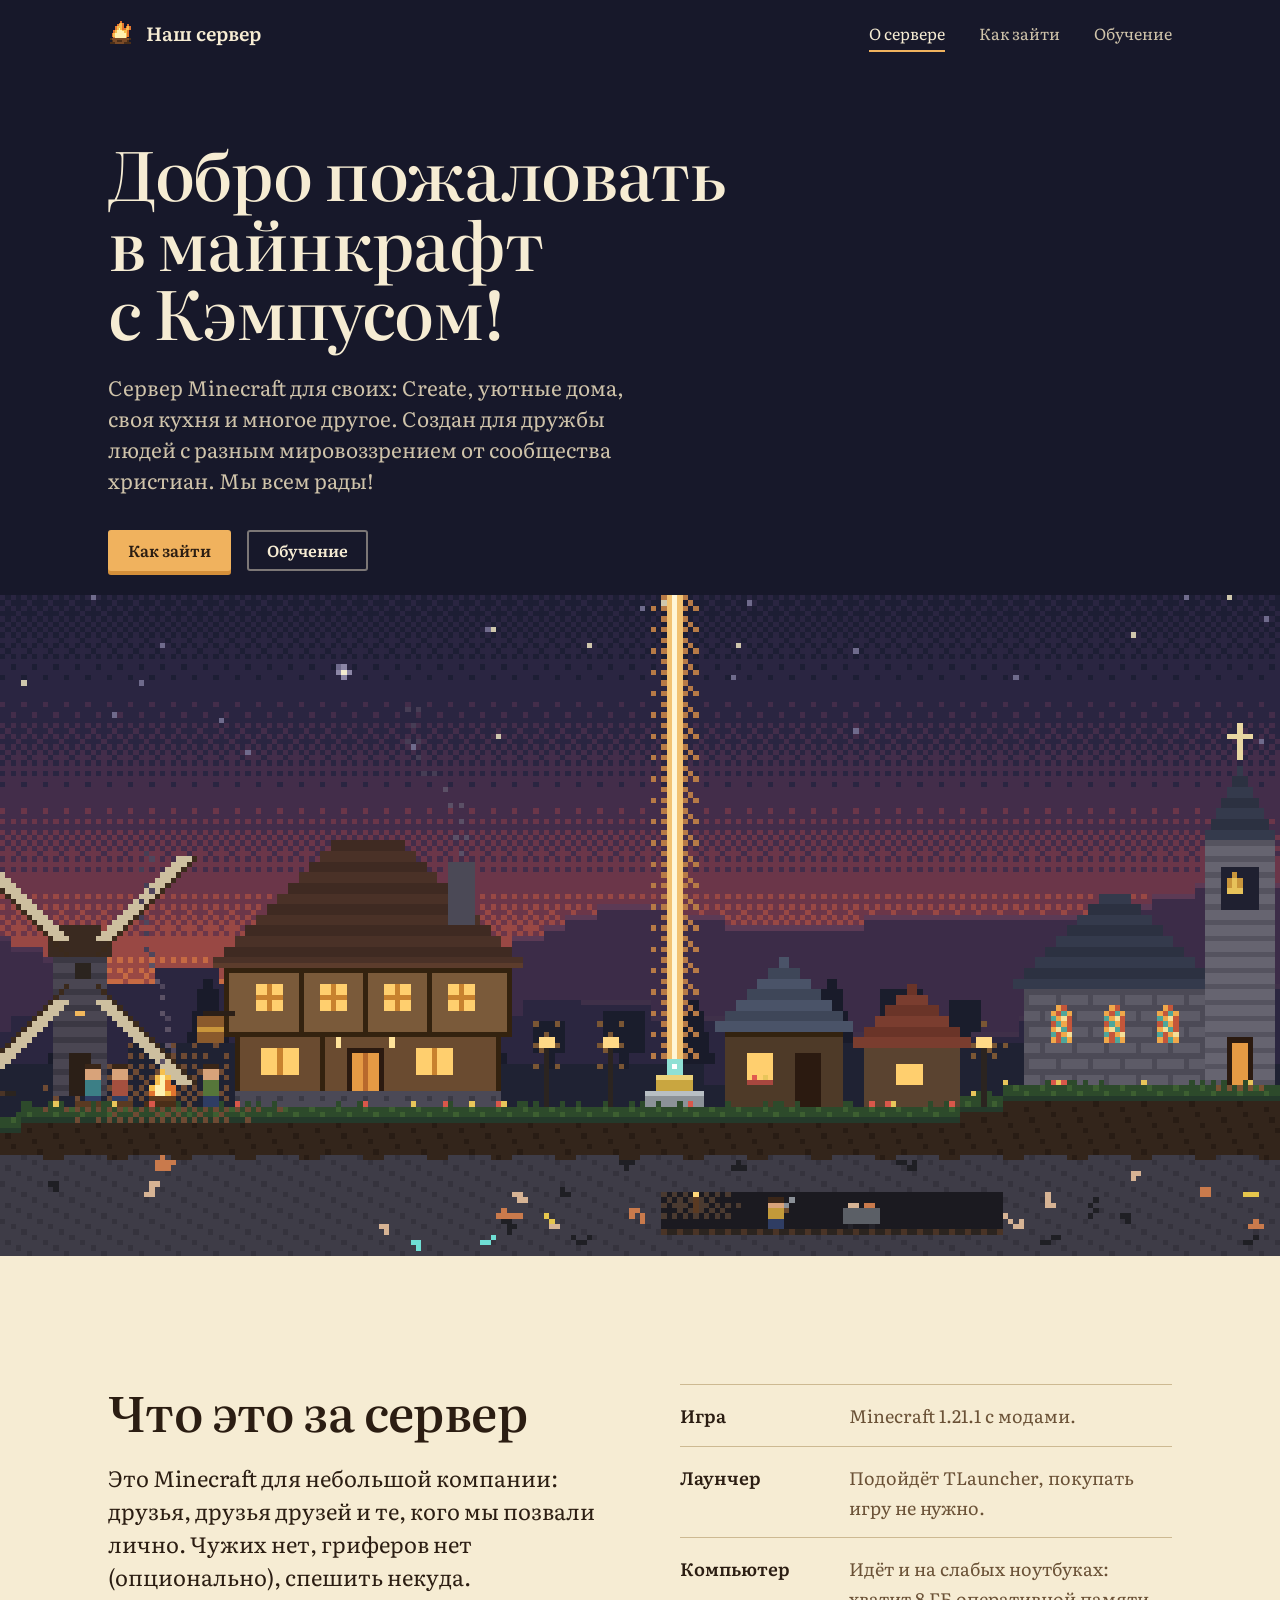
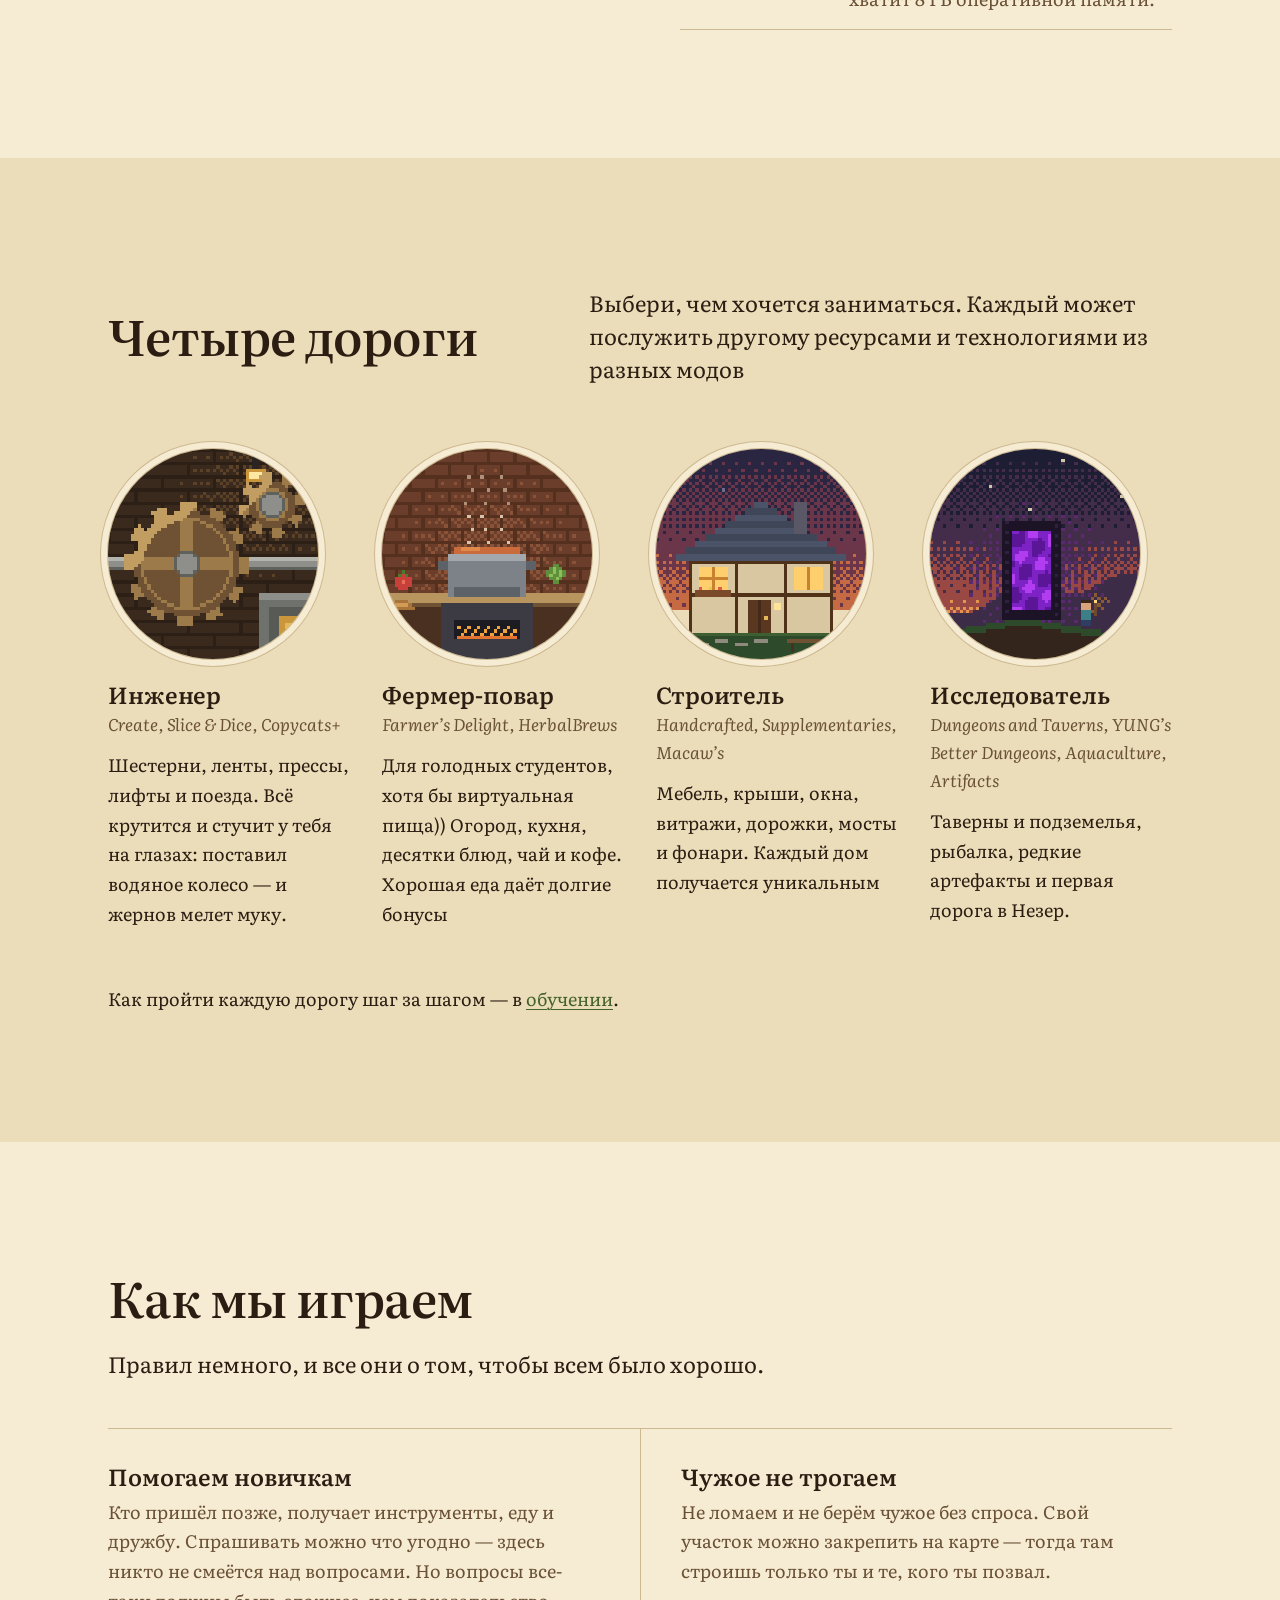
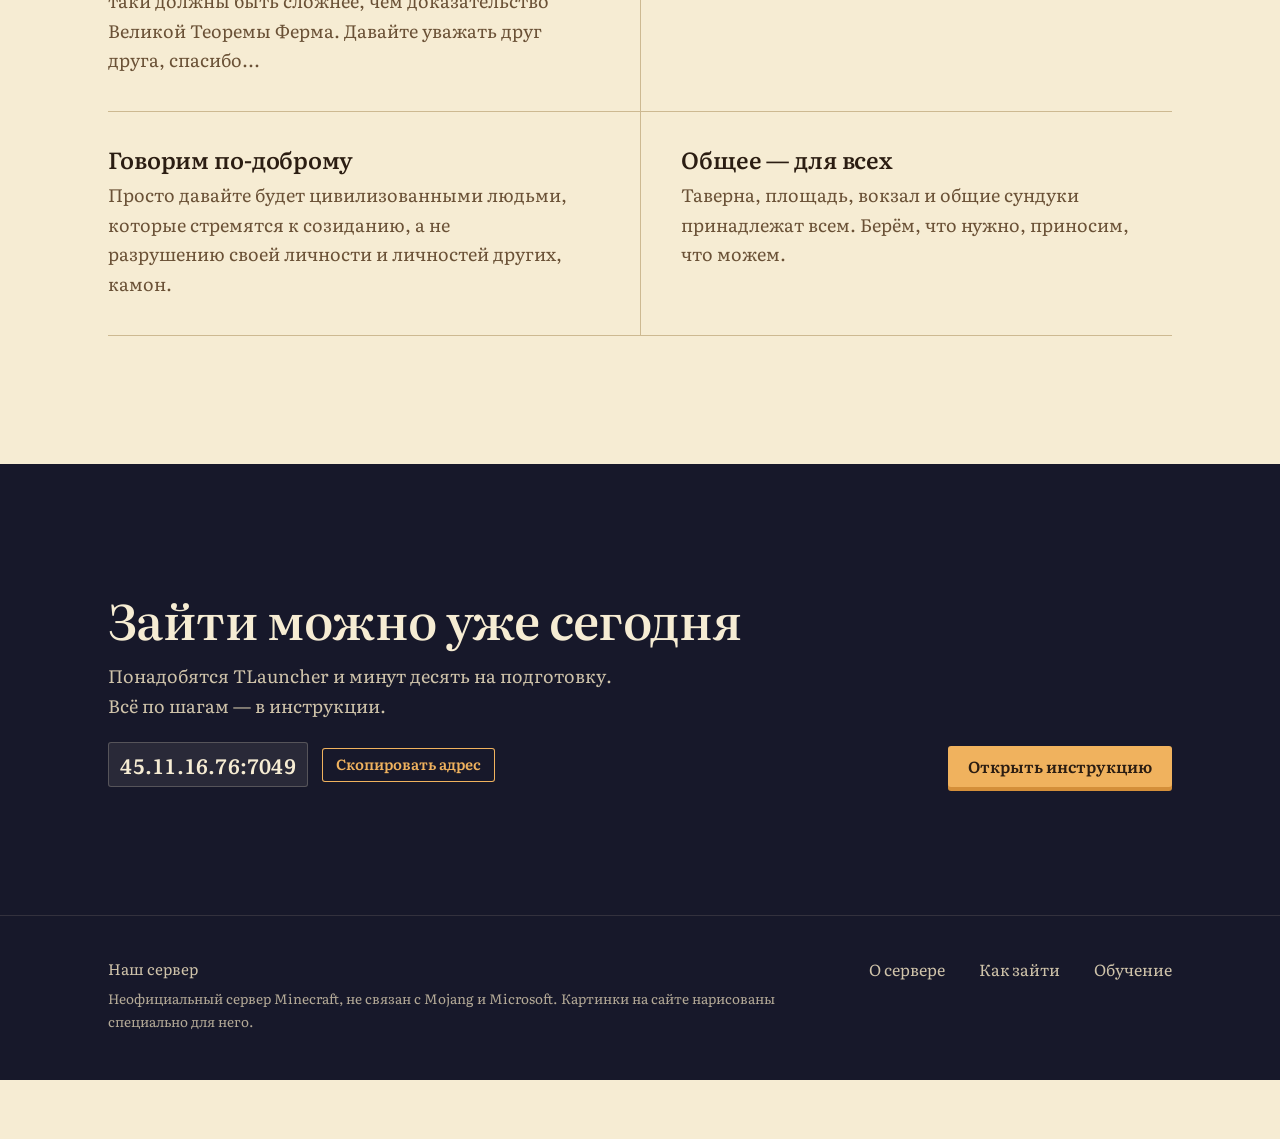
==== commit e3f5aa5a: "upd" ====
--- a/index.html
+++ b/index.html
@@ -1,183 +1,175 @@
 <!doctype html>
 <html lang="ru">
 <head>
-  <meta charset="utf-8">
-  <meta name="viewport" content="width=device-width, initial-scale=1">
-  <title>Наш сервер — Minecraft для своих</title>
-  <meta name="description" content="Небольшой сервер Minecraft с модами для своих: поезда Create, уютные дома, кухня, походы и голосовой чат. Как зайти и как освоиться.">
-  <meta property="og:type" content="website">
-  <meta property="og:title" content="Minecraft для своих: вечерами строим мир вместе">
-  <meta property="og:description" content="Вечерами мы строим мир вместе. Как зайти и как освоиться.">
-  <meta property="og:image" content="img/og.png">
-  <meta name="theme-color" content="#17182a">
-  <link rel="icon" type="image/png" href="img/favicon-32.png">
-  <link rel="apple-touch-icon" href="img/apple-touch-icon.png">
-  <link rel="preload" href="fonts/literata-cyrillic-opsz-normal.woff2" as="font" type="font/woff2" crossorigin>
-  <link rel="stylesheet" href="css/style.css">
+    <meta charset="utf-8">
+    <meta name="viewport" content="width=device-width, initial-scale=1">
+    <title>Кэмпус Майнкрафт</title>
+    <meta name="description"
+          content="Небольшой сервер Minecraft с модами для своих: поезда Create, уютные дома, кухня, походы и голосовой чат. Как зайти и как освоиться.">
+    <meta property="og:type" content="website">
+    <meta property="og:title" content="Minecraft для своих: вечерами строим мир вместе">
+    <meta property="og:description" content="Вечерами мы строим мир вместе. Как зайти и как освоиться.">
+    <meta property="og:image" content="img/og.png">
+    <meta name="theme-color" content="#17182a">
+    <link rel="icon" type="image/png" href="img/favicon-32.png">
+    <link rel="apple-touch-icon" href="img/apple-touch-icon.png">
+    <link rel="preload" href="fonts/literata-cyrillic-opsz-normal.woff2" as="font" type="font/woff2" crossorigin>
+    <link rel="stylesheet" href="css/style.css">
 </head>
 <body>
-  <a class="skip" href="#main">К содержанию</a>
+<a class="skip" href="#main">К содержанию</a>
 
-  <header class="site-header">
+<header class="site-header">
     <div class="site-header__inner">
-      <a class="brand" href="index.html"><img class="pixel" src="img/favicon-32.png" alt="" width="28" height="28"><span data-config="name">Наш сервер</span></a>
-      <nav class="nav" aria-label="Разделы сайта">
-        <a href="index.html" aria-current="page">О сервере</a>
-        <a href="join.html">Как зайти</a>
-        <a href="guide.html">Обучение</a>
-      </nav>
+        <a class="brand" href="index.html"><img class="pixel" src="img/favicon-32.png" alt="" width="28"
+                                                height="28"><span data-config="name">Кэмпус Майнкрафт</span></a>
+        <nav class="nav" aria-label="Разделы сайта">
+            <a href="index.html" aria-current="page">О сервере</a>
+            <a href="join.html">Как зайти</a>
+            <a href="guide.html">Обучение</a>
+        </nav>
     </div>
-  </header>
+</header>
 
-  <main id="main">
+<main id="main">
     <section class="hero" aria-labelledby="hero-title">
-      <div class="hero__text wrap">
-        <h1 id="hero-title">Вечерами мы строим мир вместе</h1>
-        <p class="hero__lede">Небольшой сервер Minecraft для своих: поезда Create, уютные дома, своя кухня, походы в Незер и голосовой чат. Заходят по личному приглашению.</p>
-        <div class="actions">
-          <a class="btn btn--lantern" href="join.html">Как зайти</a>
-          <a class="btn btn--ghost" href="guide.html">Обучение</a>
+        <div class="hero__text wrap">
+            <h1 id="hero-title">Добро пожаловать в майнкрафт с Кэмпусом!</h1>
+            <p class="hero__lede"> Сервер Minecraft для своих: Create, уютные дома, своя кухня и многое
+                другое. Создан для дружбы людей с разным мировоззрением от сообщества христиан. Мы всем рады!</p>
+            <div class="actions">
+                <a class="btn btn--lantern" href="join.html">Как зайти</a>
+                <a class="btn btn--ghost" href="guide.html">Обучение</a>
+            </div>
         </div>
-      </div>
-      <picture class="hero__art">
-        <source media="(max-width: 700px)" srcset="img/hero-mobile.png">
-        <img class="pixel" src="img/hero.png" width="1536" height="864"
-             alt="Пиксельная картинка: вечерняя деревня. Поезд едет по мосту через реку, крутится мельница, у таверны горит костёр и сидят друзья, над площадью поднимается луч маяка, дальше домики и часовня с колокольней. Под землёй — шахта с вагонеткой.">
-      </picture>
+        <picture class="hero__art">
+            <source media="(max-width: 700px)" srcset="img/hero-mobile.png">
+            <img class="pixel" src="img/hero.png" width="1536" height="864"
+                 alt="Пиксельная картинка: вечерняя деревня. Поезд едет по мосту через реку, крутится мельница, у таверны горит костёр и сидят друзья, над площадью поднимается луч маяка, дальше домики и часовня с колокольней. Под землёй — шахта с вагонеткой.">
+        </picture>
     </section>
 
     <section class="section" aria-labelledby="about-title">
-      <div class="wrap intro">
-        <div>
-          <h2 id="about-title">Что это за сервер</h2>
-          <p class="lede">Это Minecraft для небольшой компании: друзья, друзья друзей и те, кого мы позвали лично. Чужих нет, гриферов нет, спешить некуда.</p>
-          <p class="measure">Мы строим общий городок — с таверной у костра, площадью, вокзалом и часовней — и вместе проходим мир: от первой ночи до похода на дракона. Каждый занимается тем, что ему по душе, а самое интересное случается, когда собираемся все.</p>
+        <div class="wrap intro">
+            <div>
+                <h2 id="about-title">Что это за сервер</h2>
+                <p class="lede">Это Minecraft для небольшой компании: друзья, друзья друзей и те, кого мы позвали лично.
+                    Чужих нет, гриферов нет (опционально), спешить некуда.</p>
+            </div>
+            <dl class="facts">
+                <div>
+                    <dt>Игра</dt>
+                    <dd>Minecraft 1.21.1 с модами.</dd>
+                </div>
+                <div>
+                    <dt>Лаунчер</dt>
+                    <dd>Подойдёт TLauncher, покупать игру не нужно.</dd>
+                </div>
+                <div>
+                    <dt>Компьютер</dt>
+                    <dd>Идёт и на слабых ноутбуках: хватит 8 ГБ оперативной памяти.</dd>
+                </div>
+            </dl>
         </div>
-        <dl class="facts">
-          <div><dt>Игра</dt><dd>Minecraft 1.21.1 с модами. Всё нужное скачается само при первом входе.</dd></div>
-          <div><dt>Лаунчер</dt><dd>Подойдёт TLauncher, покупать игру не нужно.</dd></div>
-          <div><dt>Компьютер</dt><dd>Идёт и на слабых ноутбуках: хватит 8 ГБ оперативной памяти.</dd></div>
-          <div><dt>Голос</dt><dd>Голосовой чат прямо в игре: слышно тех, кто рядом.</dd></div>
-          <div><dt>Сколько нас</dt><dd>Обычно от трёх до шести человек одновременно.</dd></div>
-          <div><dt>Вход</dt><dd>По белому списку и паролю: под твоим ником не зайдёт никто другой.</dd></div>
-        </dl>
-      </div>
     </section>
 
     <section class="section section--deep" aria-labelledby="roads-title">
-      <div class="wrap">
-        <div class="roads-head">
-          <h2 id="roads-title">Четыре дороги</h2>
-          <p class="lede">Выбери, чем хочется заниматься. Дороги нужны друг другу, и ни одна не убегает вперёд: две главные вехи мы проходим всей компанией.</p>
+        <div class="wrap">
+            <div class="roads-head">
+                <h2 id="roads-title">Четыре дороги</h2>
+                <p class="lede">Выбери, чем хочется заниматься. Каждый может послужить другому ресурсами и технологиями
+                    из разных модов</p>
+            </div>
+            <ul class="roads">
+                <li class="road">
+                    <img class="road__art pixel" src="img/road-engineer.png" width="256" height="256"
+                         alt="Мастерская: большие деревянные шестерни на каменном валу, под потолком латунная лампа.">
+                    <h3>Инженер</h3>
+                    <p class="road__mods">Create, Slice&nbsp;&amp;&nbsp;Dice, Copycats+</p>
+                    <p>Шестерни, ленты, прессы, лифты и поезда. Всё крутится и стучит у тебя на глазах: поставил водяное
+                        колесо — и жернов мелет муку.</p>
+                </li>
+                <li class="road">
+                    <img class="road__art pixel" src="img/road-cook.png" width="256" height="256"
+                         alt="Кастрюля с супом на плите, от неё идёт пар; рядом помидор, капуста и хлеб.">
+                    <h3>Фермер-повар</h3>
+                    <p class="road__mods">Farmer’s Delight, HerbalBrews</p>
+                    <p>Для голодных студентов, хотя бы виртуальная пища)) Огород, кухня, десятки блюд, чай и кофе.
+                        Хорошая еда даёт долгие бонусы</p>
+                </li>
+                <li class="road">
+                    <img class="road__art pixel" src="img/road-builder.png" width="256" height="256"
+                         alt="Фахверковый домик с синей крышей, тёплым окном и ящиком цветов, перед ним скамейка.">
+                    <h3>Строитель</h3>
+                    <p class="road__mods">Handcrafted, Supplementaries, Macaw’s</p>
+                    <p>Мебель, крыши, окна, витражи, дорожки, мосты и фонари. Каждый дом получается уникальным</p>
+                </li>
+                <li class="road">
+                    <img class="road__art pixel" src="img/road-explorer.png" width="256" height="256"
+                         alt="Портал в Незер на холме на закате, рядом путник с факелом.">
+                    <h3>Исследователь</h3>
+                    <p class="road__mods">Dungeons and Taverns, YUNG’s Better Dungeons, Aquaculture, Artifacts</p>
+                    <p>Таверны и подземелья, рыбалка, редкие артефакты и первая дорога в Незер.</p>
+                </li>
+            </ul>
+            <p class="roads-more">Как пройти каждую дорогу шаг за шагом — в <a href="guide.html#guides">обучении</a>.
+            </p>
         </div>
-        <ul class="roads">
-          <li class="road">
-            <img class="road__art pixel" src="img/road-engineer.png" width="256" height="256" alt="Мастерская: большие деревянные шестерни на каменном валу, под потолком латунная лампа.">
-            <h3>Инженер</h3>
-            <p class="road__mods">Create, Slice&nbsp;&amp;&nbsp;Dice, Copycats+</p>
-            <p>Шестерни, ленты, прессы, лифты и поезда. Всё крутится и стучит у тебя на глазах: поставил водяное колесо — и жернов мелет муку.</p>
-            <p class="road__need">Без инженера нет поездов между домами и кухни на механизмах.</p>
-          </li>
-          <li class="road">
-            <img class="road__art pixel" src="img/road-cook.png" width="256" height="256" alt="Кастрюля с супом на плите, от неё идёт пар; рядом помидор, капуста и хлеб.">
-            <h3>Фермер-повар</h3>
-            <p class="road__mods">Farmer’s Delight, HerbalBrews</p>
-            <p>Огород, кухня, десятки блюд, чай и кофе. Хорошая еда даёт долгие бонусы, а кофе из чайника помогает копать всем, кто рядом.</p>
-            <p class="road__need">Перед каждым походом все идут к повару.</p>
-          </li>
-          <li class="road">
-            <img class="road__art pixel" src="img/road-builder.png" width="256" height="256" alt="Фахверковый домик с синей крышей, тёплым окном и ящиком цветов, перед ним скамейка.">
-            <h3>Строитель</h3>
-            <p class="road__mods">Handcrafted, Supplementaries, Macaw’s</p>
-            <p>Мебель, крыши, окна, витражи, дорожки, мосты и фонари. Каждый дом получается своим, а таверна, площадь и часовня — общими.</p>
-            <p class="road__need">Места, где мы собираемся, строит он.</p>
-          </li>
-          <li class="road">
-            <img class="road__art pixel" src="img/road-explorer.png" width="256" height="256" alt="Портал в Незер на холме на закате, рядом путник с факелом.">
-            <h3>Исследователь</h3>
-            <p class="road__mods">Dungeons and Taverns, YUNG’s Better Dungeons, Aquaculture, Artifacts</p>
-            <p>Таверны и подземелья, рыбалка, редкие артефакты и первая дорога в Незер. Лучшая роль, если хочется просто идти с кем-то и разговаривать.</p>
-            <p class="road__need">Он приносит огненные стержни — с них у всех открывается вторая ступень.</p>
-          </li>
-        </ul>
-        <p class="roads-more">Как пройти каждую дорогу шаг за шагом — в <a href="guide.html#guides">обучении</a>.</p>
-      </div>
-    </section>
-
-    <section class="section section--oak" aria-labelledby="evening-title">
-      <div class="wrap evening">
-        <figure class="evening__art" style="margin:0">
-          <img class="pixel" src="img/evening.png" width="650" height="340" alt="Трое друзей у костра перед таверной с горящими окнами, рядом мельница.">
-          <figcaption>Таверна у спавна — здесь начинается каждый вечер.</figcaption>
-        </figure>
-        <div>
-          <h2 id="evening-title">Как проходит вечер</h2>
-          <p class="soft">Собираемся вечерами, обычно пару раз в неделю. Время договариваемся в общем чате.</p>
-          <ol class="steps-inline">
-            <li><div><h3>Сбор у костра</h3><p>Первые десять минут все в таверне. Договариваемся, чем займёмся: достроить вокзал, найти крепость, приготовиться к большому бою.</p></div></li>
-            <li><div><h3>Каждый своей дорогой</h3><p>Кто строит, кто готовит, кто ушёл в поход, и одно общее дело на всех. Кто ушёл далеко, заводит группу в голосовом чате и слышит своих на любом расстоянии.</p></div></li>
-            <li><div><h3>Снова вместе</h3><p>В конце показываем друг другу, что сделали, фотографируемся и просто разговариваем. Этот кусок вечера запоминается больше всего.</p></div></li>
-          </ol>
-        </div>
-      </div>
     </section>
 
     <section class="section" aria-labelledby="rules-title">
-      <div class="wrap">
-        <h2 id="rules-title">Как мы играем</h2>
-        <p class="lede measure">Правил немного, и все они о том, чтобы всем было хорошо.</p>
-        <div class="rules">
-          <div class="rule"><h3>Помогаем новичкам</h3><p>Кто пришёл позже, получает инструменты, еду и провожатого. Спрашивать можно что угодно — здесь никто не смеётся над вопросами.</p></div>
-          <div class="rule"><h3>Чужое не трогаем</h3><p>Не ломаем и не берём чужое без спроса. Свой участок можно закрепить на карте — тогда там строишь только ты и те, кого ты позвал.</p></div>
-          <div class="rule"><h3>Говорим по-доброму</h3><p>Без мата и насмешек. Ошибся — бывает. Сломал чужое — извинись и помоги починить.</p></div>
-          <div class="rule"><h3>Общее — для всех</h3><p>Таверна, площадь, вокзал и общие сундуки принадлежат всем. Берём, что нужно, приносим, что можем.</p></div>
+        <div class="wrap">
+            <h2 id="rules-title">Как мы играем</h2>
+            <p class="lede measure">Правил немного, и все они о том, чтобы всем было хорошо.</p>
+            <div class="rules">
+                <div class="rule"><h3>Помогаем новичкам</h3>
+                    <p>Кто пришёл позже, получает инструменты, еду и дружбу. Спрашивать можно что угодно — здесь
+                        никто не смеётся над вопросами. Но вопросы все-таки должны быть сложнее, чем доказательство
+                        Великой Теоремы Ферма. Давайте уважать друг друга, спасибо...</p></div>
+                <div class="rule"><h3>Чужое не трогаем</h3>
+                    <p>Не ломаем и не берём чужое без спроса. Свой участок можно закрепить на карте — тогда там строишь
+                        только ты и те, кого ты позвал.</p></div>
+                <div class="rule"><h3>Говорим по-доброму</h3>
+                    <p>Просто давайте будет цивилизованными людьми, которые стремятся к созиданию, а не разрушению своей
+                        личности и личностей других, камон.</p></div>
+                <div class="rule"><h3>Общее — для всех</h3>
+                    <p>Таверна, площадь, вокзал и общие сундуки принадлежат всем. Берём, что нужно, приносим, что
+                        можем.</p></div>
+            </div>
         </div>
-      </div>
-    </section>
-
-    <section class="section section--deep" aria-labelledby="chapel-title">
-      <div class="wrap chapel">
-        <figure class="chapel__art" style="margin:0">
-          <img class="pixel" src="img/chapel-winter.png" width="512" height="360" alt="Часовня зимним вечером: светятся витражи, на двери венок, по карнизу гирлянда, рядом наряженная ёлка, двое идут к двери.">
-        </figure>
-        <div>
-          <h2 id="chapel-title">Часовня и праздники</h2>
-          <p>В центре городка будет часовня с витражами и колоколом — тихое место, куда можно зайти одному или с другом. На кафедре лежит Евангелие от Иоанна, его можно почитать прямо в игре.</p>
-          <p>Мы празднуем Рождество и Пасху: ярмарка на площади, пряники и гирлянды, общий стол. Для многих из нас эти праздники не просто повод собраться — мы христиане. Захочется поговорить об этом — будем рады. Не захочется — просто приходи играть: тебе здесь рады в любом случае.</p>
-        </div>
-      </div>
     </section>
 
     <section class="section section--night" aria-labelledby="cta-title">
-      <div class="wrap join-cta">
+        <div class="wrap join-cta">
+            <div>
+                <h2 id="cta-title">Зайти можно уже сегодня</h2>
+                <p>Понадобятся TLauncher и минут десять на подготовку. Всё по шагам — в инструкции.</p>
+                <div class="copy-row" style="margin-top:22px">
+                    <span class="copy-value" data-config="address">45.11.16.76:7049</span>
+                    <button class="copy-btn" type="button" data-copy="address">Скопировать адрес</button>
+                </div>
+            </div>
+            <div class="actions"><a class="btn btn--lantern" href="join.html">Открыть инструкцию</a></div>
+        </div>
+    </section>
+</main>
+
+<footer class="site-footer">
+    <div class="wrap site-footer__inner">
         <div>
-          <h2 id="cta-title">Зайти можно уже сегодня</h2>
-          <p>Понадобятся TLauncher и минут десять на подготовку. Всё по шагам — в инструкции.</p>
-          <div class="copy-row" style="margin-top:22px">
-            <span class="copy-value" data-config="address">45.11.16.76:7049</span>
-            <button class="copy-btn" type="button" data-copy="address">Скопировать адрес</button>
-          </div>
+            <span data-config="name">Кэмпус Майнкрафт</span>
+            <small>Неофициальный сервер Minecraft, не связан с Mojang и Microsoft. Картинки на сайте нарисованы
+                специально для него.</small>
         </div>
-        <div class="actions"><a class="btn btn--lantern" href="join.html">Открыть инструкцию</a></div>
-      </div>
-    </section>
-  </main>
+        <nav class="nav" aria-label="Разделы сайта в подвале">
+            <a href="index.html">О сервере</a>
+            <a href="join.html">Как зайти</a>
+            <a href="guide.html">Обучение</a>
+        </nav>
+    </div>
+</footer>
 
-  <footer class="site-footer">
-    <div class="wrap site-footer__inner">
-      <div>
-        <span data-config="name">Наш сервер</span>
-        <small>Неофициальный сервер Minecraft, не связан с Mojang и Microsoft. Картинки на сайте нарисованы специально для него.</small>
-      </div>
-      <nav class="nav" aria-label="Разделы сайта в подвале">
-        <a href="index.html">О сервере</a>
-        <a href="join.html">Как зайти</a>
-        <a href="guide.html">Обучение</a>
-      </nav>
-    </div>
-  </footer>
-
-  <script src="js/config.js"></script>
-  <script src="js/site.js"></script>
+<script src="js/config.js"></script>
+<script src="js/site.js"></script>
 </body>
 </html>
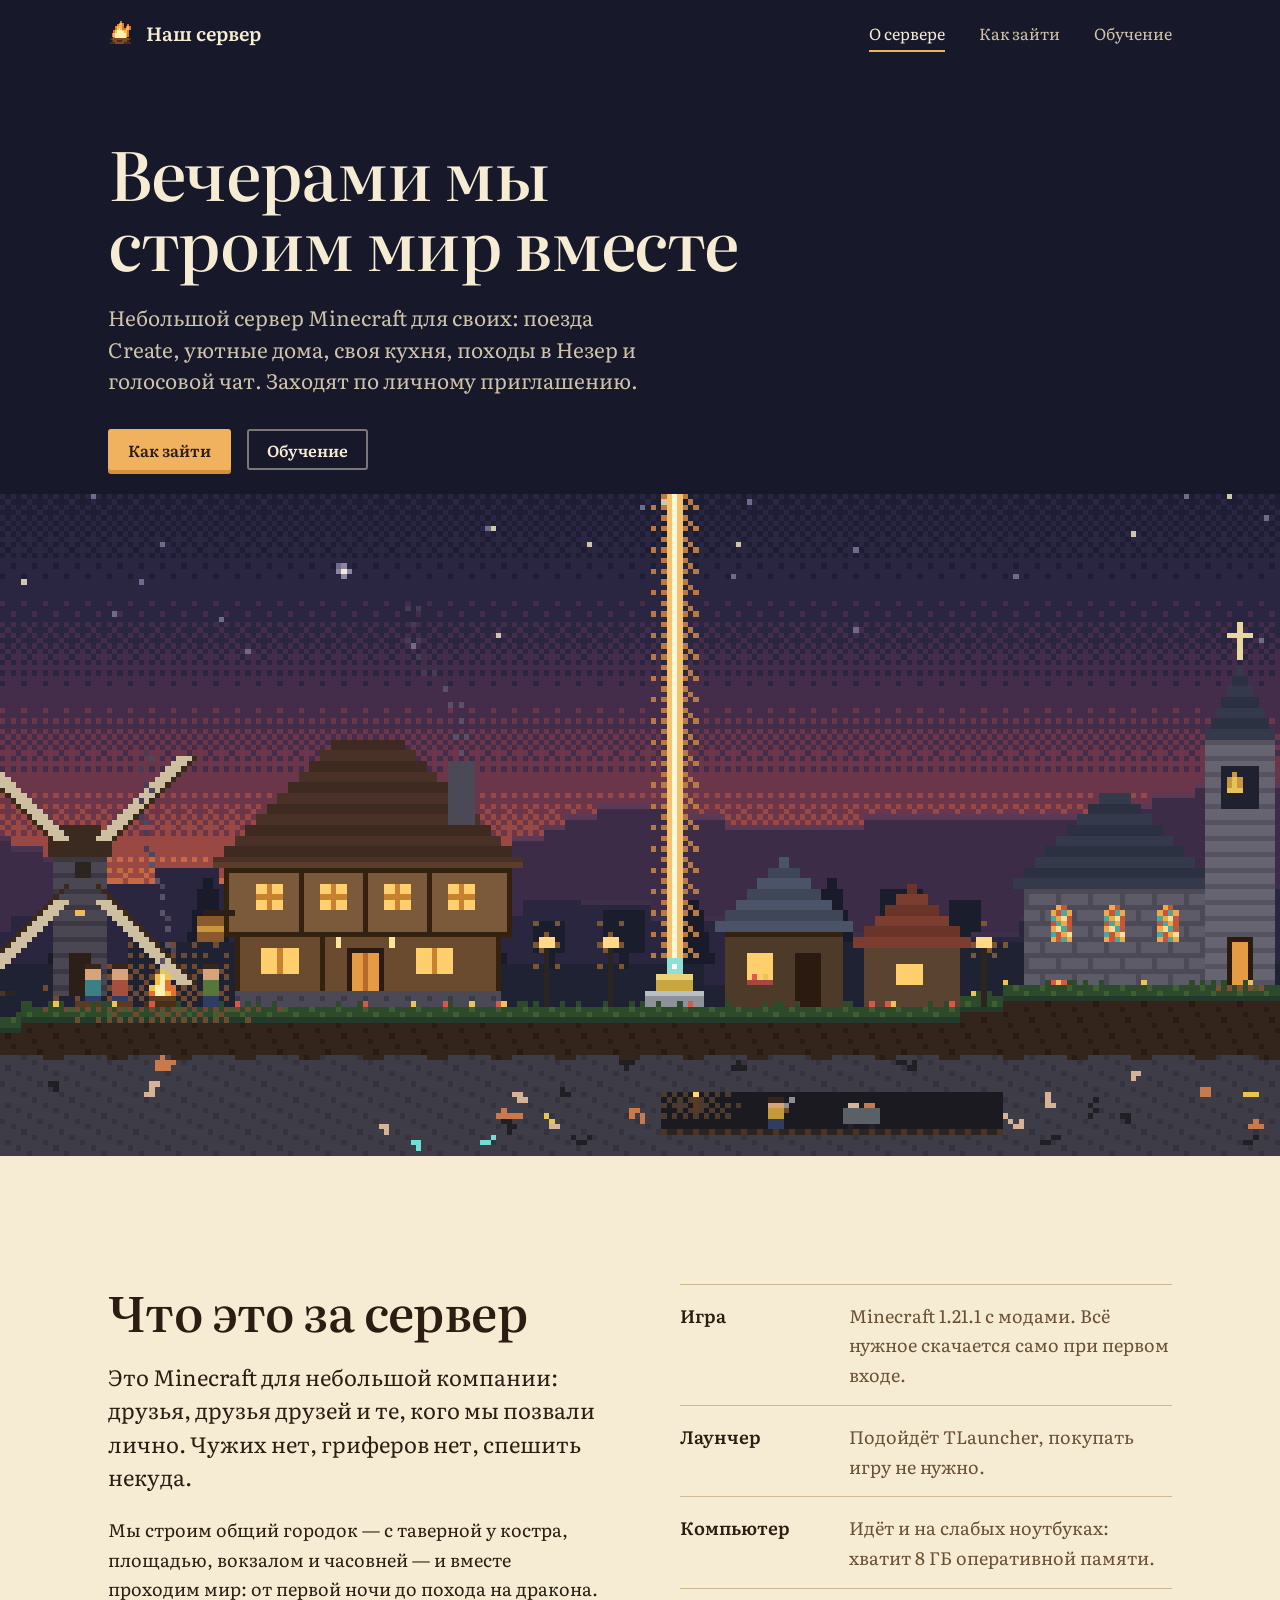
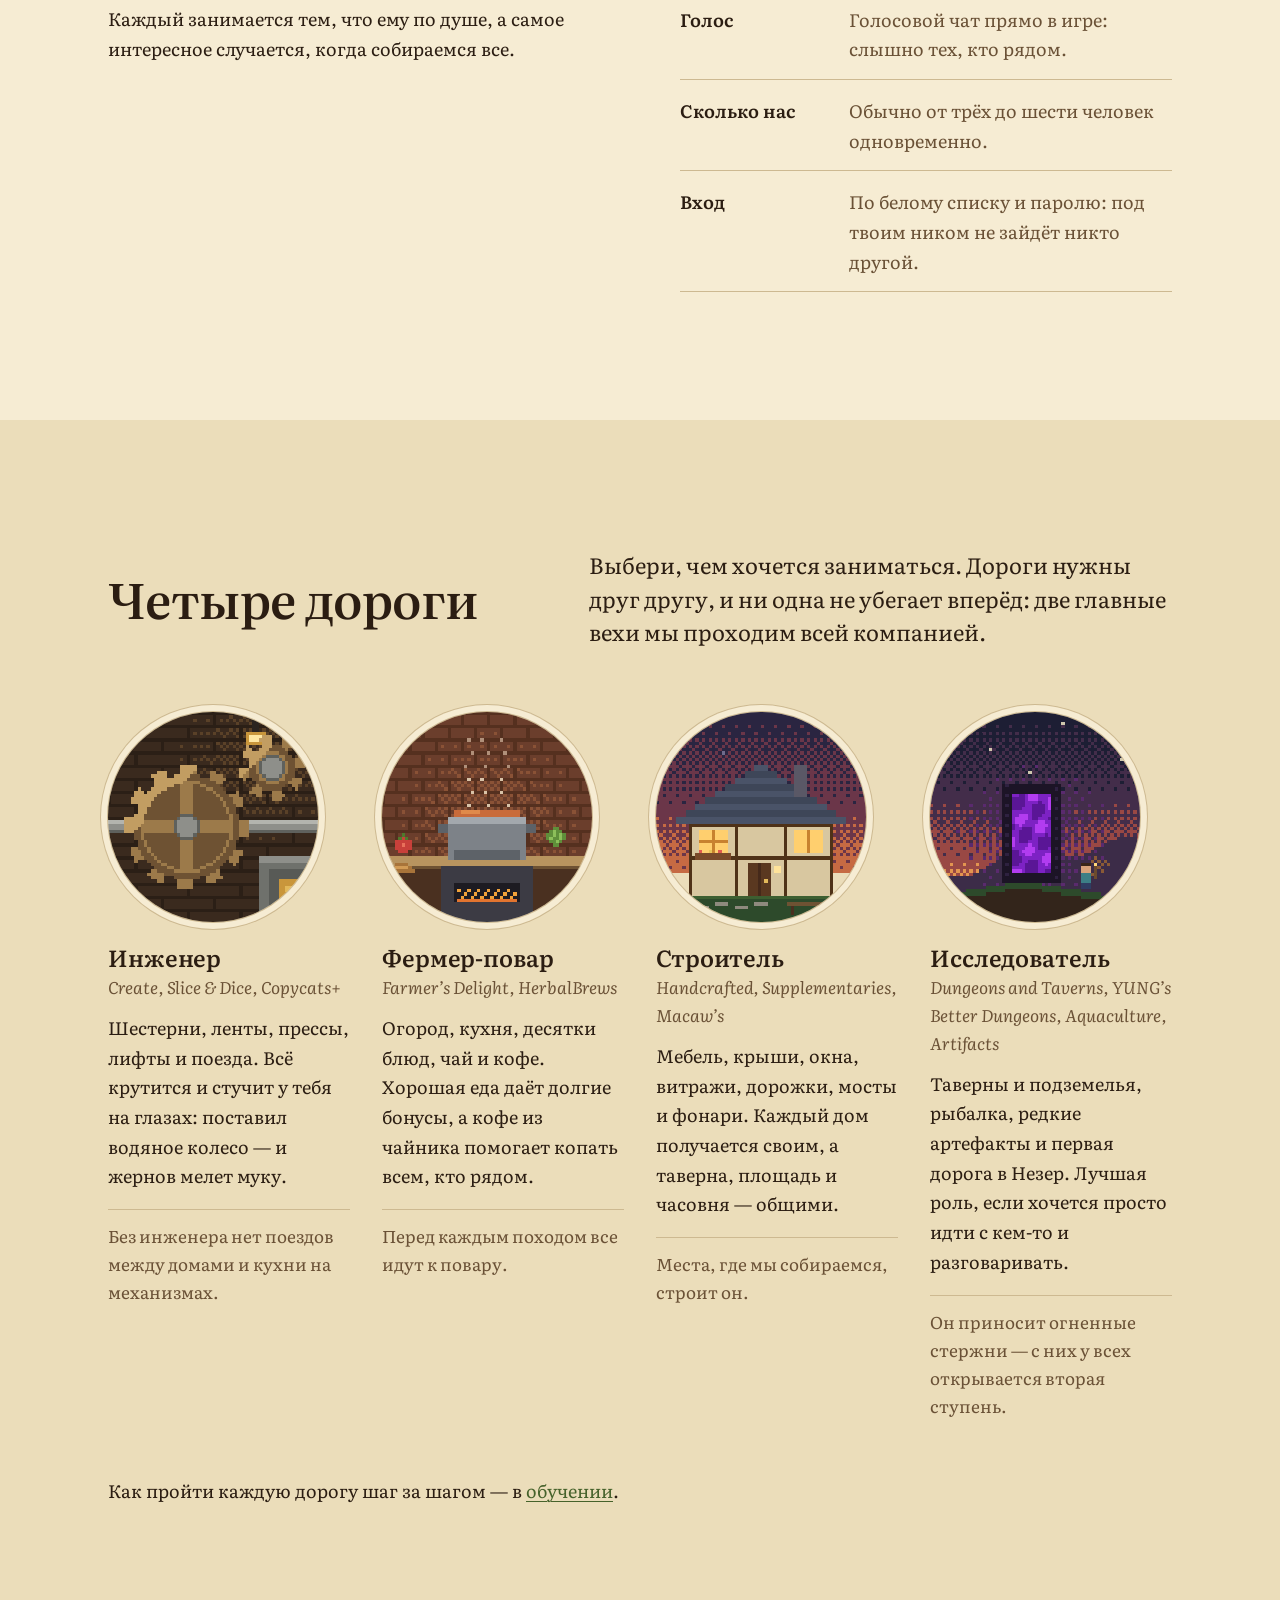
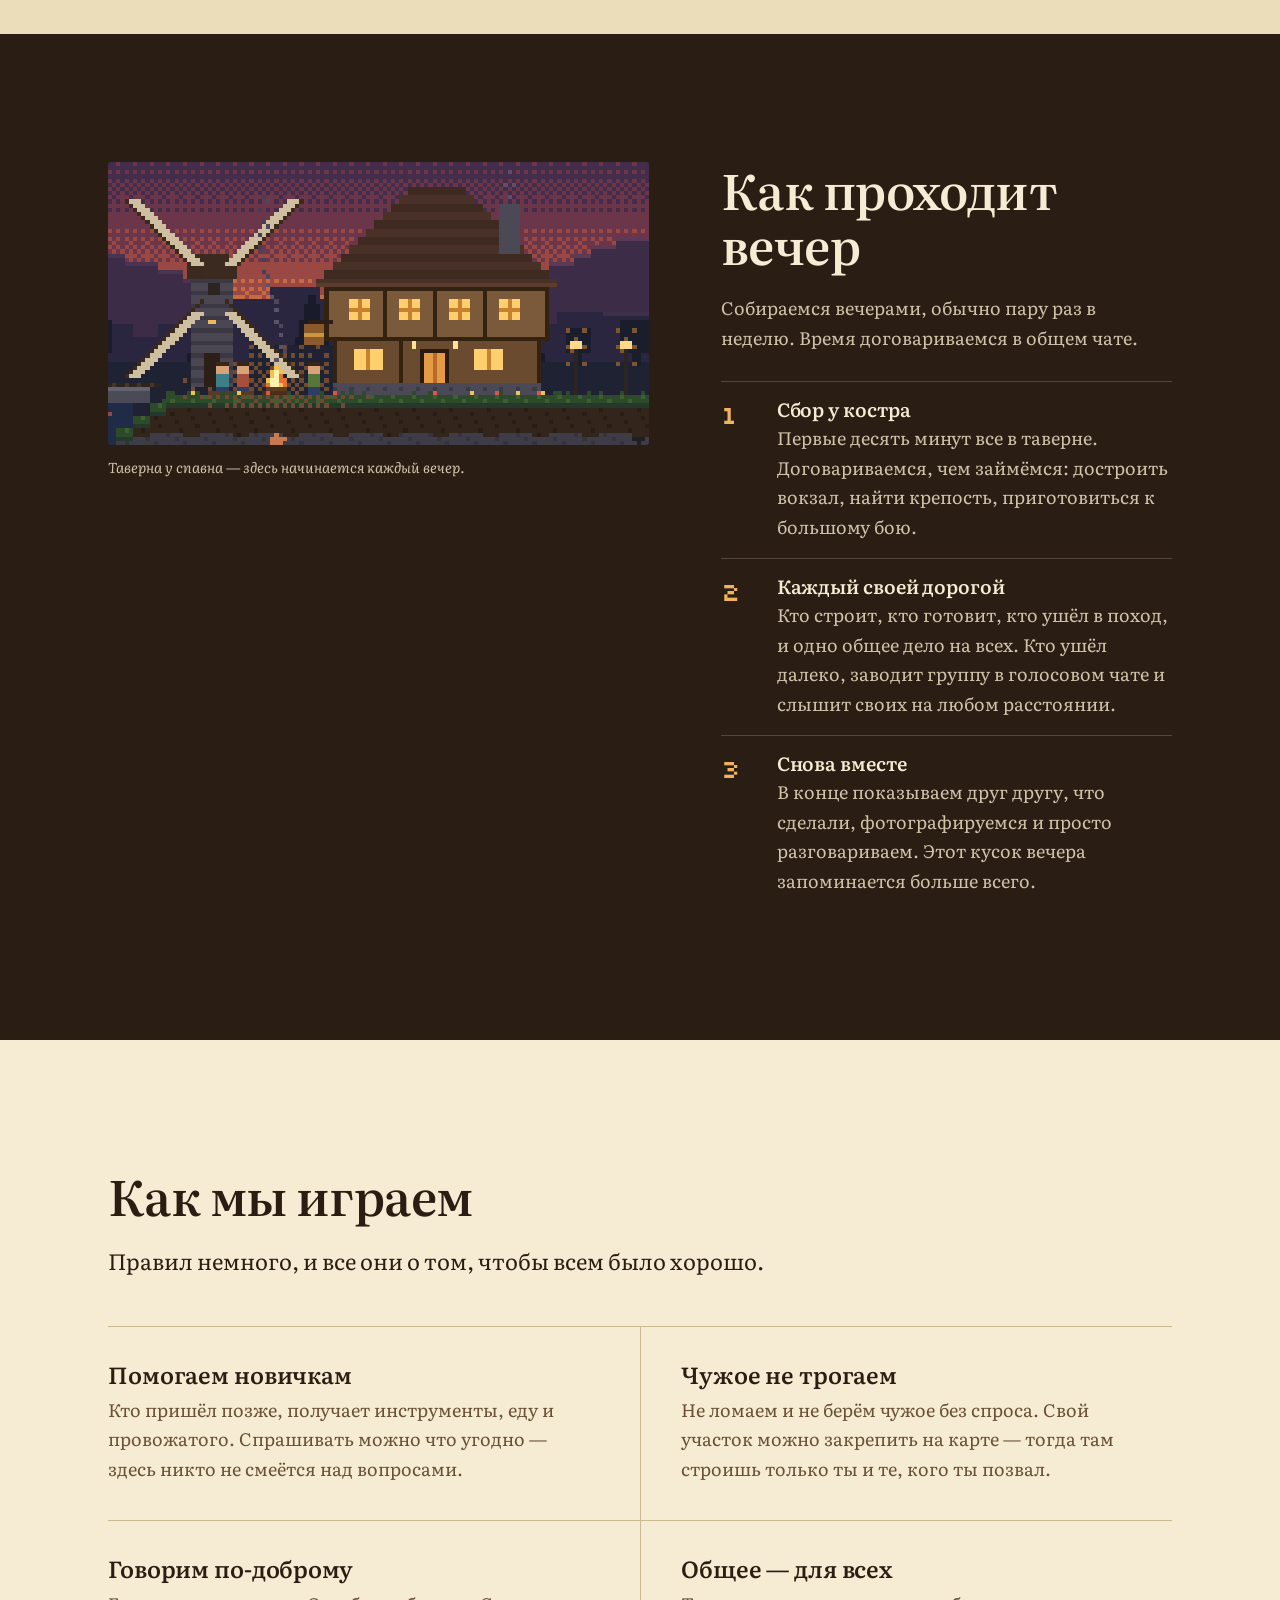
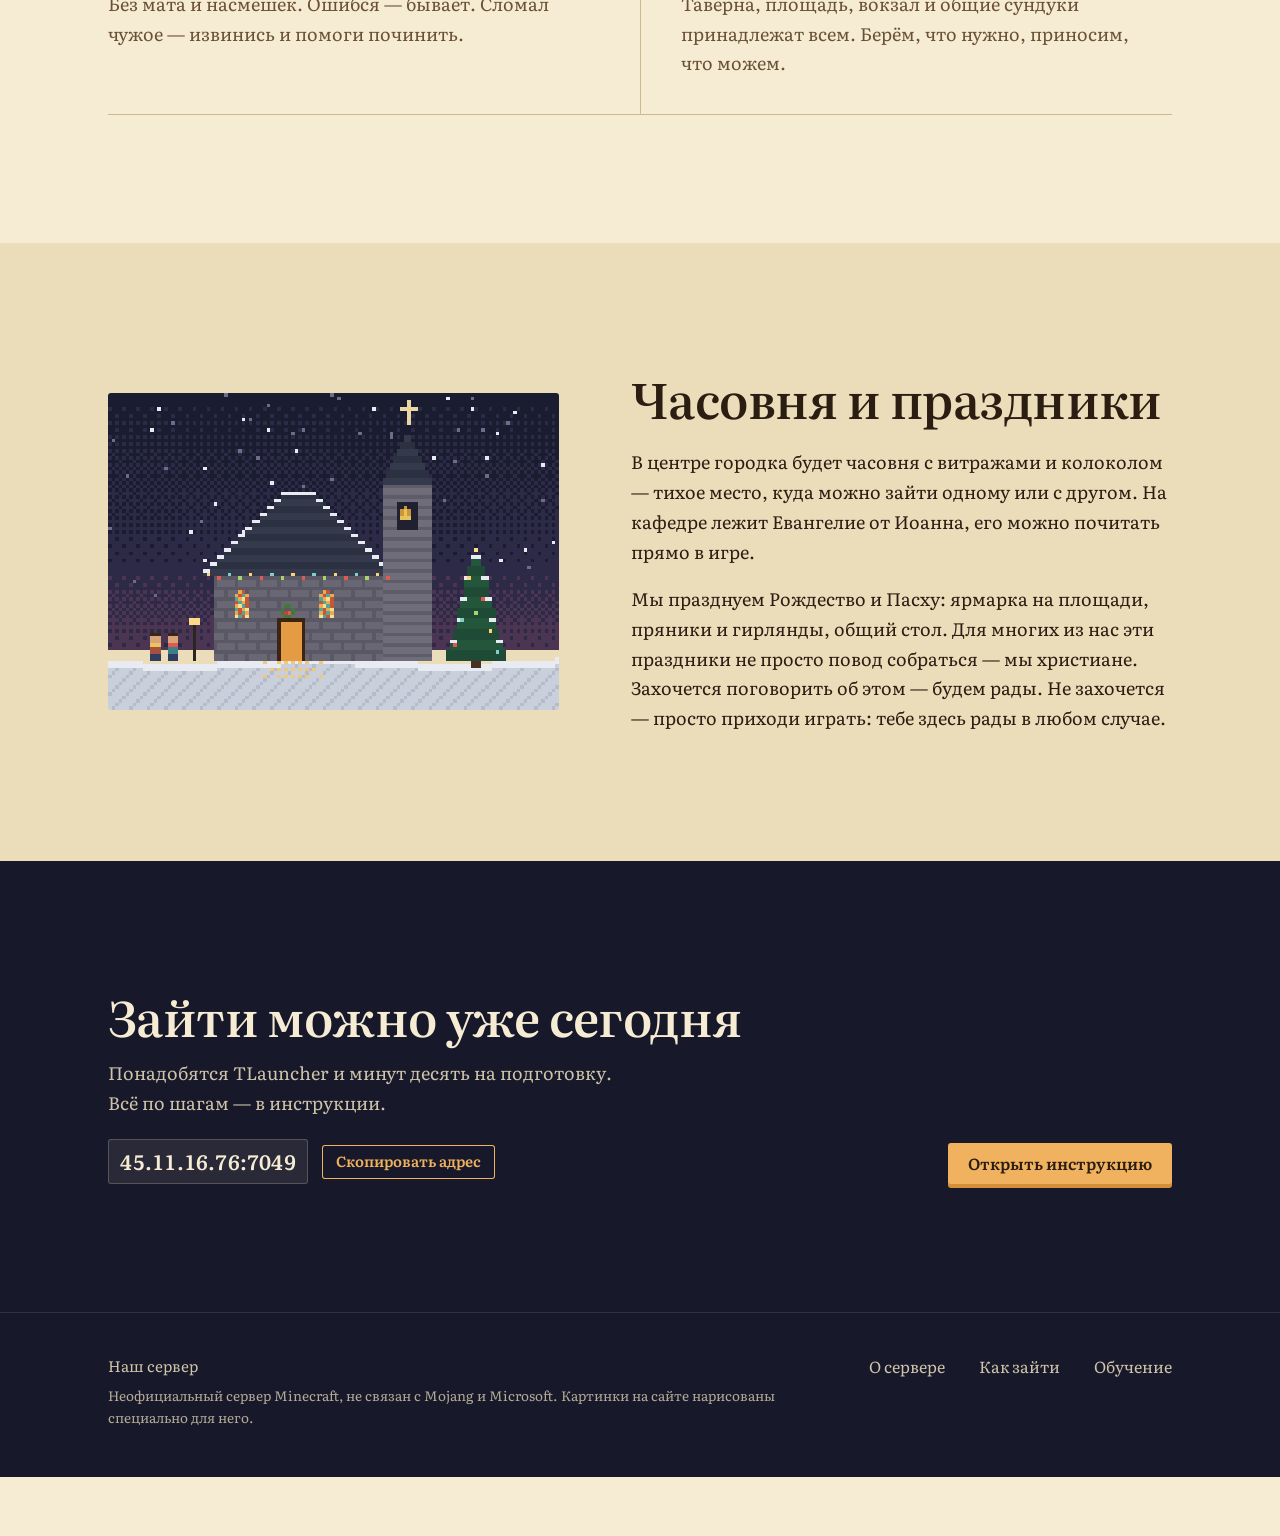
==== commit 4ec3bef6: "Подключить домен campuscraft.duckdns.org Файл CNAME для GitHub Pages и полный адрес картинки og:imag" ====
--- a/index.html
+++ b/index.html
@@ -1,175 +1,183 @@
 <!doctype html>
 <html lang="ru">
 <head>
-    <meta charset="utf-8">
-    <meta name="viewport" content="width=device-width, initial-scale=1">
-    <title>Кэмпус Майнкрафт</title>
-    <meta name="description"
-          content="Небольшой сервер Minecraft с модами для своих: поезда Create, уютные дома, кухня, походы и голосовой чат. Как зайти и как освоиться.">
-    <meta property="og:type" content="website">
-    <meta property="og:title" content="Minecraft для своих: вечерами строим мир вместе">
-    <meta property="og:description" content="Вечерами мы строим мир вместе. Как зайти и как освоиться.">
-    <meta property="og:image" content="img/og.png">
-    <meta name="theme-color" content="#17182a">
-    <link rel="icon" type="image/png" href="img/favicon-32.png">
-    <link rel="apple-touch-icon" href="img/apple-touch-icon.png">
-    <link rel="preload" href="fonts/literata-cyrillic-opsz-normal.woff2" as="font" type="font/woff2" crossorigin>
-    <link rel="stylesheet" href="css/style.css">
+  <meta charset="utf-8">
+  <meta name="viewport" content="width=device-width, initial-scale=1">
+  <title>Наш сервер — Minecraft для своих</title>
+  <meta name="description" content="Небольшой сервер Minecraft с модами для своих: поезда Create, уютные дома, кухня, походы и голосовой чат. Как зайти и как освоиться.">
+  <meta property="og:type" content="website">
+  <meta property="og:title" content="Minecraft для своих: вечерами строим мир вместе">
+  <meta property="og:description" content="Вечерами мы строим мир вместе. Как зайти и как освоиться.">
+  <meta property="og:image" content="https://campuscraft.duckdns.org/img/og.png">
+  <meta name="theme-color" content="#17182a">
+  <link rel="icon" type="image/png" href="img/favicon-32.png">
+  <link rel="apple-touch-icon" href="img/apple-touch-icon.png">
+  <link rel="preload" href="fonts/literata-cyrillic-opsz-normal.woff2" as="font" type="font/woff2" crossorigin>
+  <link rel="stylesheet" href="css/style.css">
 </head>
 <body>
-<a class="skip" href="#main">К содержанию</a>
+  <a class="skip" href="#main">К содержанию</a>
 
-<header class="site-header">
+  <header class="site-header">
     <div class="site-header__inner">
-        <a class="brand" href="index.html"><img class="pixel" src="img/favicon-32.png" alt="" width="28"
-                                                height="28"><span data-config="name">Кэмпус Майнкрафт</span></a>
-        <nav class="nav" aria-label="Разделы сайта">
-            <a href="index.html" aria-current="page">О сервере</a>
-            <a href="join.html">Как зайти</a>
-            <a href="guide.html">Обучение</a>
-        </nav>
+      <a class="brand" href="index.html"><img class="pixel" src="img/favicon-32.png" alt="" width="28" height="28"><span data-config="name">Наш сервер</span></a>
+      <nav class="nav" aria-label="Разделы сайта">
+        <a href="index.html" aria-current="page">О сервере</a>
+        <a href="join.html">Как зайти</a>
+        <a href="guide.html">Обучение</a>
+      </nav>
     </div>
-</header>
+  </header>
 
-<main id="main">
+  <main id="main">
     <section class="hero" aria-labelledby="hero-title">
-        <div class="hero__text wrap">
-            <h1 id="hero-title">Добро пожаловать в майнкрафт с Кэмпусом!</h1>
-            <p class="hero__lede"> Сервер Minecraft для своих: Create, уютные дома, своя кухня и многое
-                другое. Создан для дружбы людей с разным мировоззрением от сообщества христиан. Мы всем рады!</p>
-            <div class="actions">
-                <a class="btn btn--lantern" href="join.html">Как зайти</a>
-                <a class="btn btn--ghost" href="guide.html">Обучение</a>
-            </div>
+      <div class="hero__text wrap">
+        <h1 id="hero-title">Вечерами мы строим мир вместе</h1>
+        <p class="hero__lede">Небольшой сервер Minecraft для своих: поезда Create, уютные дома, своя кухня, походы в Незер и голосовой чат. Заходят по личному приглашению.</p>
+        <div class="actions">
+          <a class="btn btn--lantern" href="join.html">Как зайти</a>
+          <a class="btn btn--ghost" href="guide.html">Обучение</a>
         </div>
-        <picture class="hero__art">
-            <source media="(max-width: 700px)" srcset="img/hero-mobile.png">
-            <img class="pixel" src="img/hero.png" width="1536" height="864"
-                 alt="Пиксельная картинка: вечерняя деревня. Поезд едет по мосту через реку, крутится мельница, у таверны горит костёр и сидят друзья, над площадью поднимается луч маяка, дальше домики и часовня с колокольней. Под землёй — шахта с вагонеткой.">
-        </picture>
+      </div>
+      <picture class="hero__art">
+        <source media="(max-width: 700px)" srcset="img/hero-mobile.png">
+        <img class="pixel" src="img/hero.png" width="1536" height="864"
+             alt="Пиксельная картинка: вечерняя деревня. Поезд едет по мосту через реку, крутится мельница, у таверны горит костёр и сидят друзья, над площадью поднимается луч маяка, дальше домики и часовня с колокольней. Под землёй — шахта с вагонеткой.">
+      </picture>
     </section>
 
     <section class="section" aria-labelledby="about-title">
-        <div class="wrap intro">
-            <div>
-                <h2 id="about-title">Что это за сервер</h2>
-                <p class="lede">Это Minecraft для небольшой компании: друзья, друзья друзей и те, кого мы позвали лично.
-                    Чужих нет, гриферов нет (опционально), спешить некуда.</p>
-            </div>
-            <dl class="facts">
-                <div>
-                    <dt>Игра</dt>
-                    <dd>Minecraft 1.21.1 с модами.</dd>
-                </div>
-                <div>
-                    <dt>Лаунчер</dt>
-                    <dd>Подойдёт TLauncher, покупать игру не нужно.</dd>
-                </div>
-                <div>
-                    <dt>Компьютер</dt>
-                    <dd>Идёт и на слабых ноутбуках: хватит 8 ГБ оперативной памяти.</dd>
-                </div>
-            </dl>
+      <div class="wrap intro">
+        <div>
+          <h2 id="about-title">Что это за сервер</h2>
+          <p class="lede">Это Minecraft для небольшой компании: друзья, друзья друзей и те, кого мы позвали лично. Чужих нет, гриферов нет, спешить некуда.</p>
+          <p class="measure">Мы строим общий городок — с таверной у костра, площадью, вокзалом и часовней — и вместе проходим мир: от первой ночи до похода на дракона. Каждый занимается тем, что ему по душе, а самое интересное случается, когда собираемся все.</p>
         </div>
+        <dl class="facts">
+          <div><dt>Игра</dt><dd>Minecraft 1.21.1 с модами. Всё нужное скачается само при первом входе.</dd></div>
+          <div><dt>Лаунчер</dt><dd>Подойдёт TLauncher, покупать игру не нужно.</dd></div>
+          <div><dt>Компьютер</dt><dd>Идёт и на слабых ноутбуках: хватит 8 ГБ оперативной памяти.</dd></div>
+          <div><dt>Голос</dt><dd>Голосовой чат прямо в игре: слышно тех, кто рядом.</dd></div>
+          <div><dt>Сколько нас</dt><dd>Обычно от трёх до шести человек одновременно.</dd></div>
+          <div><dt>Вход</dt><dd>По белому списку и паролю: под твоим ником не зайдёт никто другой.</dd></div>
+        </dl>
+      </div>
     </section>
 
     <section class="section section--deep" aria-labelledby="roads-title">
-        <div class="wrap">
-            <div class="roads-head">
-                <h2 id="roads-title">Четыре дороги</h2>
-                <p class="lede">Выбери, чем хочется заниматься. Каждый может послужить другому ресурсами и технологиями
-                    из разных модов</p>
-            </div>
-            <ul class="roads">
-                <li class="road">
-                    <img class="road__art pixel" src="img/road-engineer.png" width="256" height="256"
-                         alt="Мастерская: большие деревянные шестерни на каменном валу, под потолком латунная лампа.">
-                    <h3>Инженер</h3>
-                    <p class="road__mods">Create, Slice&nbsp;&amp;&nbsp;Dice, Copycats+</p>
-                    <p>Шестерни, ленты, прессы, лифты и поезда. Всё крутится и стучит у тебя на глазах: поставил водяное
-                        колесо — и жернов мелет муку.</p>
-                </li>
-                <li class="road">
-                    <img class="road__art pixel" src="img/road-cook.png" width="256" height="256"
-                         alt="Кастрюля с супом на плите, от неё идёт пар; рядом помидор, капуста и хлеб.">
-                    <h3>Фермер-повар</h3>
-                    <p class="road__mods">Farmer’s Delight, HerbalBrews</p>
-                    <p>Для голодных студентов, хотя бы виртуальная пища)) Огород, кухня, десятки блюд, чай и кофе.
-                        Хорошая еда даёт долгие бонусы</p>
-                </li>
-                <li class="road">
-                    <img class="road__art pixel" src="img/road-builder.png" width="256" height="256"
-                         alt="Фахверковый домик с синей крышей, тёплым окном и ящиком цветов, перед ним скамейка.">
-                    <h3>Строитель</h3>
-                    <p class="road__mods">Handcrafted, Supplementaries, Macaw’s</p>
-                    <p>Мебель, крыши, окна, витражи, дорожки, мосты и фонари. Каждый дом получается уникальным</p>
-                </li>
-                <li class="road">
-                    <img class="road__art pixel" src="img/road-explorer.png" width="256" height="256"
-                         alt="Портал в Незер на холме на закате, рядом путник с факелом.">
-                    <h3>Исследователь</h3>
-                    <p class="road__mods">Dungeons and Taverns, YUNG’s Better Dungeons, Aquaculture, Artifacts</p>
-                    <p>Таверны и подземелья, рыбалка, редкие артефакты и первая дорога в Незер.</p>
-                </li>
-            </ul>
-            <p class="roads-more">Как пройти каждую дорогу шаг за шагом — в <a href="guide.html#guides">обучении</a>.
-            </p>
+      <div class="wrap">
+        <div class="roads-head">
+          <h2 id="roads-title">Четыре дороги</h2>
+          <p class="lede">Выбери, чем хочется заниматься. Дороги нужны друг другу, и ни одна не убегает вперёд: две главные вехи мы проходим всей компанией.</p>
         </div>
+        <ul class="roads">
+          <li class="road">
+            <img class="road__art pixel" src="img/road-engineer.png" width="256" height="256" alt="Мастерская: большие деревянные шестерни на каменном валу, под потолком латунная лампа.">
+            <h3>Инженер</h3>
+            <p class="road__mods">Create, Slice&nbsp;&amp;&nbsp;Dice, Copycats+</p>
+            <p>Шестерни, ленты, прессы, лифты и поезда. Всё крутится и стучит у тебя на глазах: поставил водяное колесо — и жернов мелет муку.</p>
+            <p class="road__need">Без инженера нет поездов между домами и кухни на механизмах.</p>
+          </li>
+          <li class="road">
+            <img class="road__art pixel" src="img/road-cook.png" width="256" height="256" alt="Кастрюля с супом на плите, от неё идёт пар; рядом помидор, капуста и хлеб.">
+            <h3>Фермер-повар</h3>
+            <p class="road__mods">Farmer’s Delight, HerbalBrews</p>
+            <p>Огород, кухня, десятки блюд, чай и кофе. Хорошая еда даёт долгие бонусы, а кофе из чайника помогает копать всем, кто рядом.</p>
+            <p class="road__need">Перед каждым походом все идут к повару.</p>
+          </li>
+          <li class="road">
+            <img class="road__art pixel" src="img/road-builder.png" width="256" height="256" alt="Фахверковый домик с синей крышей, тёплым окном и ящиком цветов, перед ним скамейка.">
+            <h3>Строитель</h3>
+            <p class="road__mods">Handcrafted, Supplementaries, Macaw’s</p>
+            <p>Мебель, крыши, окна, витражи, дорожки, мосты и фонари. Каждый дом получается своим, а таверна, площадь и часовня — общими.</p>
+            <p class="road__need">Места, где мы собираемся, строит он.</p>
+          </li>
+          <li class="road">
+            <img class="road__art pixel" src="img/road-explorer.png" width="256" height="256" alt="Портал в Незер на холме на закате, рядом путник с факелом.">
+            <h3>Исследователь</h3>
+            <p class="road__mods">Dungeons and Taverns, YUNG’s Better Dungeons, Aquaculture, Artifacts</p>
+            <p>Таверны и подземелья, рыбалка, редкие артефакты и первая дорога в Незер. Лучшая роль, если хочется просто идти с кем-то и разговаривать.</p>
+            <p class="road__need">Он приносит огненные стержни — с них у всех открывается вторая ступень.</p>
+          </li>
+        </ul>
+        <p class="roads-more">Как пройти каждую дорогу шаг за шагом — в <a href="guide.html#guides">обучении</a>.</p>
+      </div>
+    </section>
+
+    <section class="section section--oak" aria-labelledby="evening-title">
+      <div class="wrap evening">
+        <figure class="evening__art" style="margin:0">
+          <img class="pixel" src="img/evening.png" width="650" height="340" alt="Трое друзей у костра перед таверной с горящими окнами, рядом мельница.">
+          <figcaption>Таверна у спавна — здесь начинается каждый вечер.</figcaption>
+        </figure>
+        <div>
+          <h2 id="evening-title">Как проходит вечер</h2>
+          <p class="soft">Собираемся вечерами, обычно пару раз в неделю. Время договариваемся в общем чате.</p>
+          <ol class="steps-inline">
+            <li><div><h3>Сбор у костра</h3><p>Первые десять минут все в таверне. Договариваемся, чем займёмся: достроить вокзал, найти крепость, приготовиться к большому бою.</p></div></li>
+            <li><div><h3>Каждый своей дорогой</h3><p>Кто строит, кто готовит, кто ушёл в поход, и одно общее дело на всех. Кто ушёл далеко, заводит группу в голосовом чате и слышит своих на любом расстоянии.</p></div></li>
+            <li><div><h3>Снова вместе</h3><p>В конце показываем друг другу, что сделали, фотографируемся и просто разговариваем. Этот кусок вечера запоминается больше всего.</p></div></li>
+          </ol>
+        </div>
+      </div>
     </section>
 
     <section class="section" aria-labelledby="rules-title">
-        <div class="wrap">
-            <h2 id="rules-title">Как мы играем</h2>
-            <p class="lede measure">Правил немного, и все они о том, чтобы всем было хорошо.</p>
-            <div class="rules">
-                <div class="rule"><h3>Помогаем новичкам</h3>
-                    <p>Кто пришёл позже, получает инструменты, еду и дружбу. Спрашивать можно что угодно — здесь
-                        никто не смеётся над вопросами. Но вопросы все-таки должны быть сложнее, чем доказательство
-                        Великой Теоремы Ферма. Давайте уважать друг друга, спасибо...</p></div>
-                <div class="rule"><h3>Чужое не трогаем</h3>
-                    <p>Не ломаем и не берём чужое без спроса. Свой участок можно закрепить на карте — тогда там строишь
-                        только ты и те, кого ты позвал.</p></div>
-                <div class="rule"><h3>Говорим по-доброму</h3>
-                    <p>Просто давайте будет цивилизованными людьми, которые стремятся к созиданию, а не разрушению своей
-                        личности и личностей других, камон.</p></div>
-                <div class="rule"><h3>Общее — для всех</h3>
-                    <p>Таверна, площадь, вокзал и общие сундуки принадлежат всем. Берём, что нужно, приносим, что
-                        можем.</p></div>
-            </div>
+      <div class="wrap">
+        <h2 id="rules-title">Как мы играем</h2>
+        <p class="lede measure">Правил немного, и все они о том, чтобы всем было хорошо.</p>
+        <div class="rules">
+          <div class="rule"><h3>Помогаем новичкам</h3><p>Кто пришёл позже, получает инструменты, еду и провожатого. Спрашивать можно что угодно — здесь никто не смеётся над вопросами.</p></div>
+          <div class="rule"><h3>Чужое не трогаем</h3><p>Не ломаем и не берём чужое без спроса. Свой участок можно закрепить на карте — тогда там строишь только ты и те, кого ты позвал.</p></div>
+          <div class="rule"><h3>Говорим по-доброму</h3><p>Без мата и насмешек. Ошибся — бывает. Сломал чужое — извинись и помоги починить.</p></div>
+          <div class="rule"><h3>Общее — для всех</h3><p>Таверна, площадь, вокзал и общие сундуки принадлежат всем. Берём, что нужно, приносим, что можем.</p></div>
         </div>
+      </div>
+    </section>
+
+    <section class="section section--deep" aria-labelledby="chapel-title">
+      <div class="wrap chapel">
+        <figure class="chapel__art" style="margin:0">
+          <img class="pixel" src="img/chapel-winter.png" width="512" height="360" alt="Часовня зимним вечером: светятся витражи, на двери венок, по карнизу гирлянда, рядом наряженная ёлка, двое идут к двери.">
+        </figure>
+        <div>
+          <h2 id="chapel-title">Часовня и праздники</h2>
+          <p>В центре городка будет часовня с витражами и колоколом — тихое место, куда можно зайти одному или с другом. На кафедре лежит Евангелие от Иоанна, его можно почитать прямо в игре.</p>
+          <p>Мы празднуем Рождество и Пасху: ярмарка на площади, пряники и гирлянды, общий стол. Для многих из нас эти праздники не просто повод собраться — мы христиане. Захочется поговорить об этом — будем рады. Не захочется — просто приходи играть: тебе здесь рады в любом случае.</p>
+        </div>
+      </div>
     </section>
 
     <section class="section section--night" aria-labelledby="cta-title">
-        <div class="wrap join-cta">
-            <div>
-                <h2 id="cta-title">Зайти можно уже сегодня</h2>
-                <p>Понадобятся TLauncher и минут десять на подготовку. Всё по шагам — в инструкции.</p>
-                <div class="copy-row" style="margin-top:22px">
-                    <span class="copy-value" data-config="address">45.11.16.76:7049</span>
-                    <button class="copy-btn" type="button" data-copy="address">Скопировать адрес</button>
-                </div>
-            </div>
-            <div class="actions"><a class="btn btn--lantern" href="join.html">Открыть инструкцию</a></div>
+      <div class="wrap join-cta">
+        <div>
+          <h2 id="cta-title">Зайти можно уже сегодня</h2>
+          <p>Понадобятся TLauncher и минут десять на подготовку. Всё по шагам — в инструкции.</p>
+          <div class="copy-row" style="margin-top:22px">
+            <span class="copy-value" data-config="address">45.11.16.76:7049</span>
+            <button class="copy-btn" type="button" data-copy="address">Скопировать адрес</button>
+          </div>
         </div>
+        <div class="actions"><a class="btn btn--lantern" href="join.html">Открыть инструкцию</a></div>
+      </div>
     </section>
-</main>
+  </main>
 
-<footer class="site-footer">
+  <footer class="site-footer">
     <div class="wrap site-footer__inner">
-        <div>
-            <span data-config="name">Кэмпус Майнкрафт</span>
-            <small>Неофициальный сервер Minecraft, не связан с Mojang и Microsoft. Картинки на сайте нарисованы
-                специально для него.</small>
-        </div>
-        <nav class="nav" aria-label="Разделы сайта в подвале">
-            <a href="index.html">О сервере</a>
-            <a href="join.html">Как зайти</a>
-            <a href="guide.html">Обучение</a>
-        </nav>
+      <div>
+        <span data-config="name">Наш сервер</span>
+        <small>Неофициальный сервер Minecraft, не связан с Mojang и Microsoft. Картинки на сайте нарисованы специально для него.</small>
+      </div>
+      <nav class="nav" aria-label="Разделы сайта в подвале">
+        <a href="index.html">О сервере</a>
+        <a href="join.html">Как зайти</a>
+        <a href="guide.html">Обучение</a>
+      </nav>
     </div>
-</footer>
+  </footer>
 
-<script src="js/config.js"></script>
-<script src="js/site.js"></script>
+  <script src="js/config.js"></script>
+  <script src="js/site.js"></script>
 </body>
 </html>
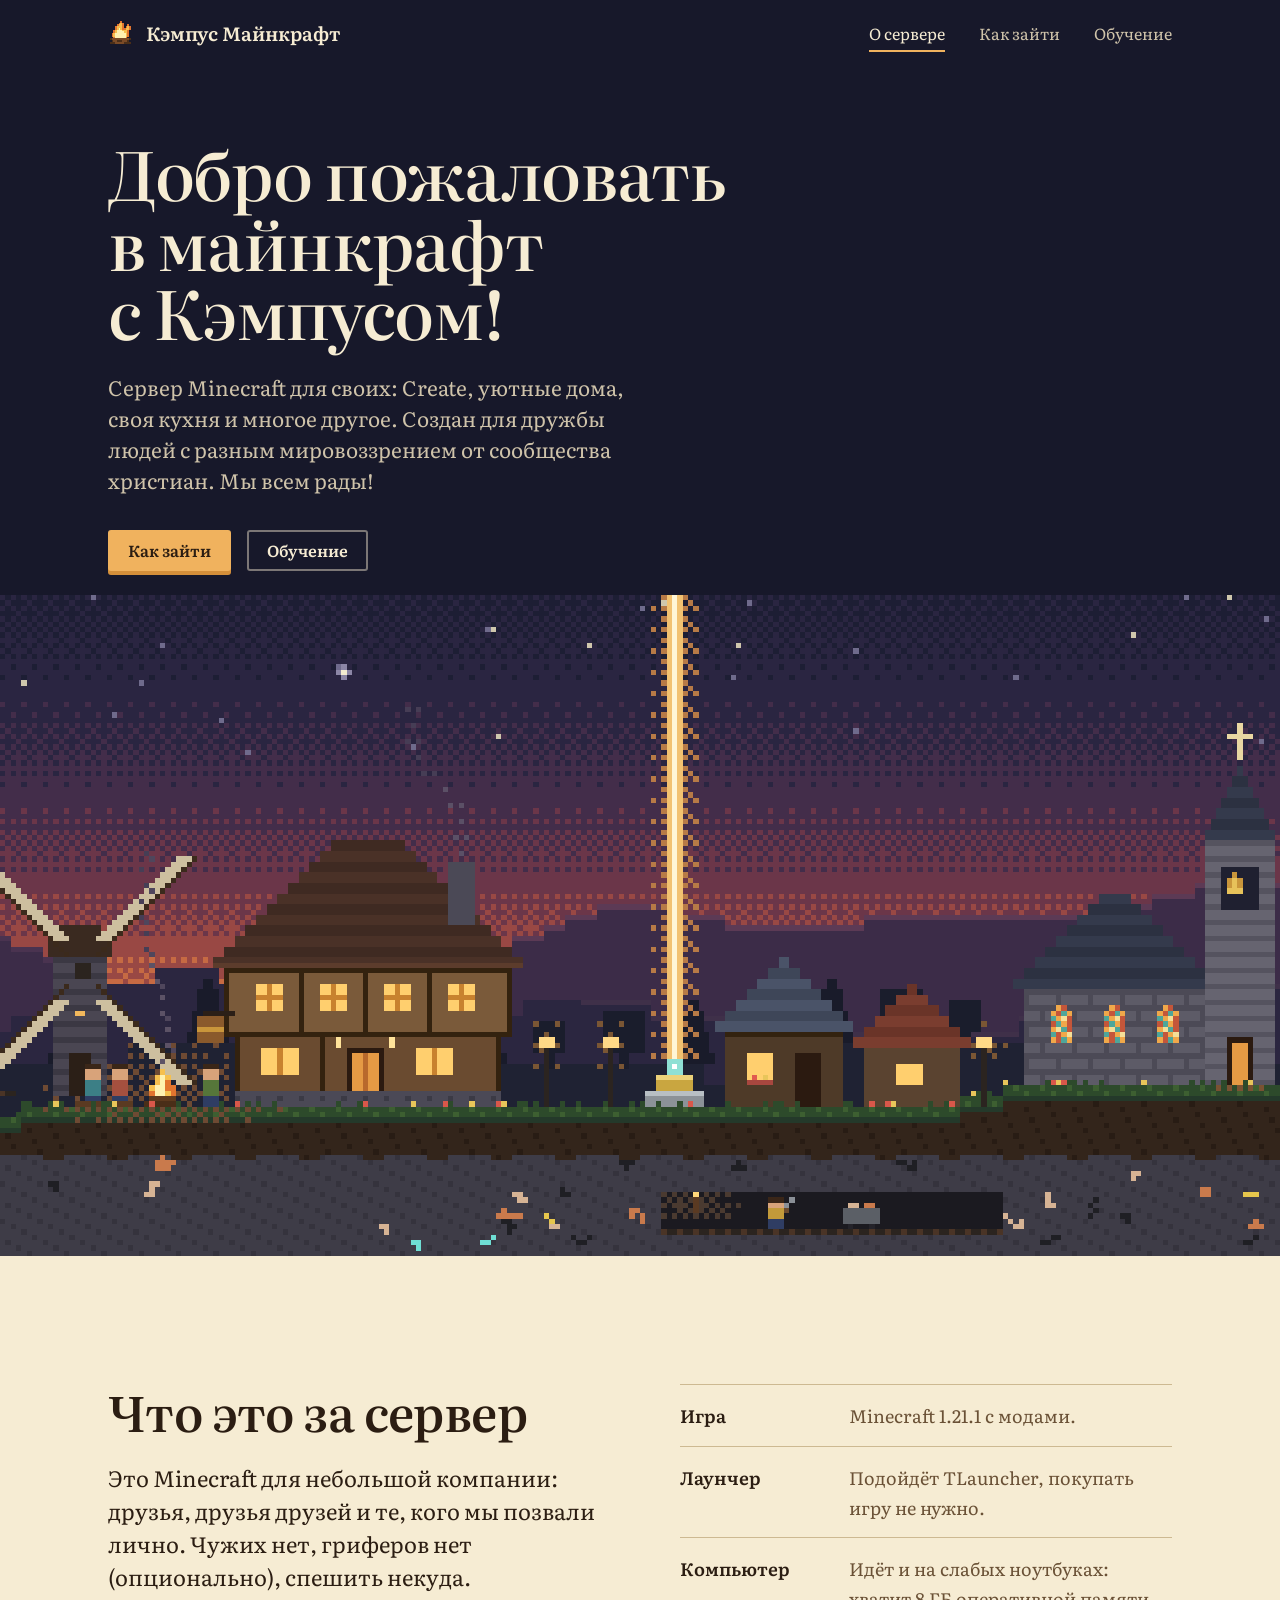
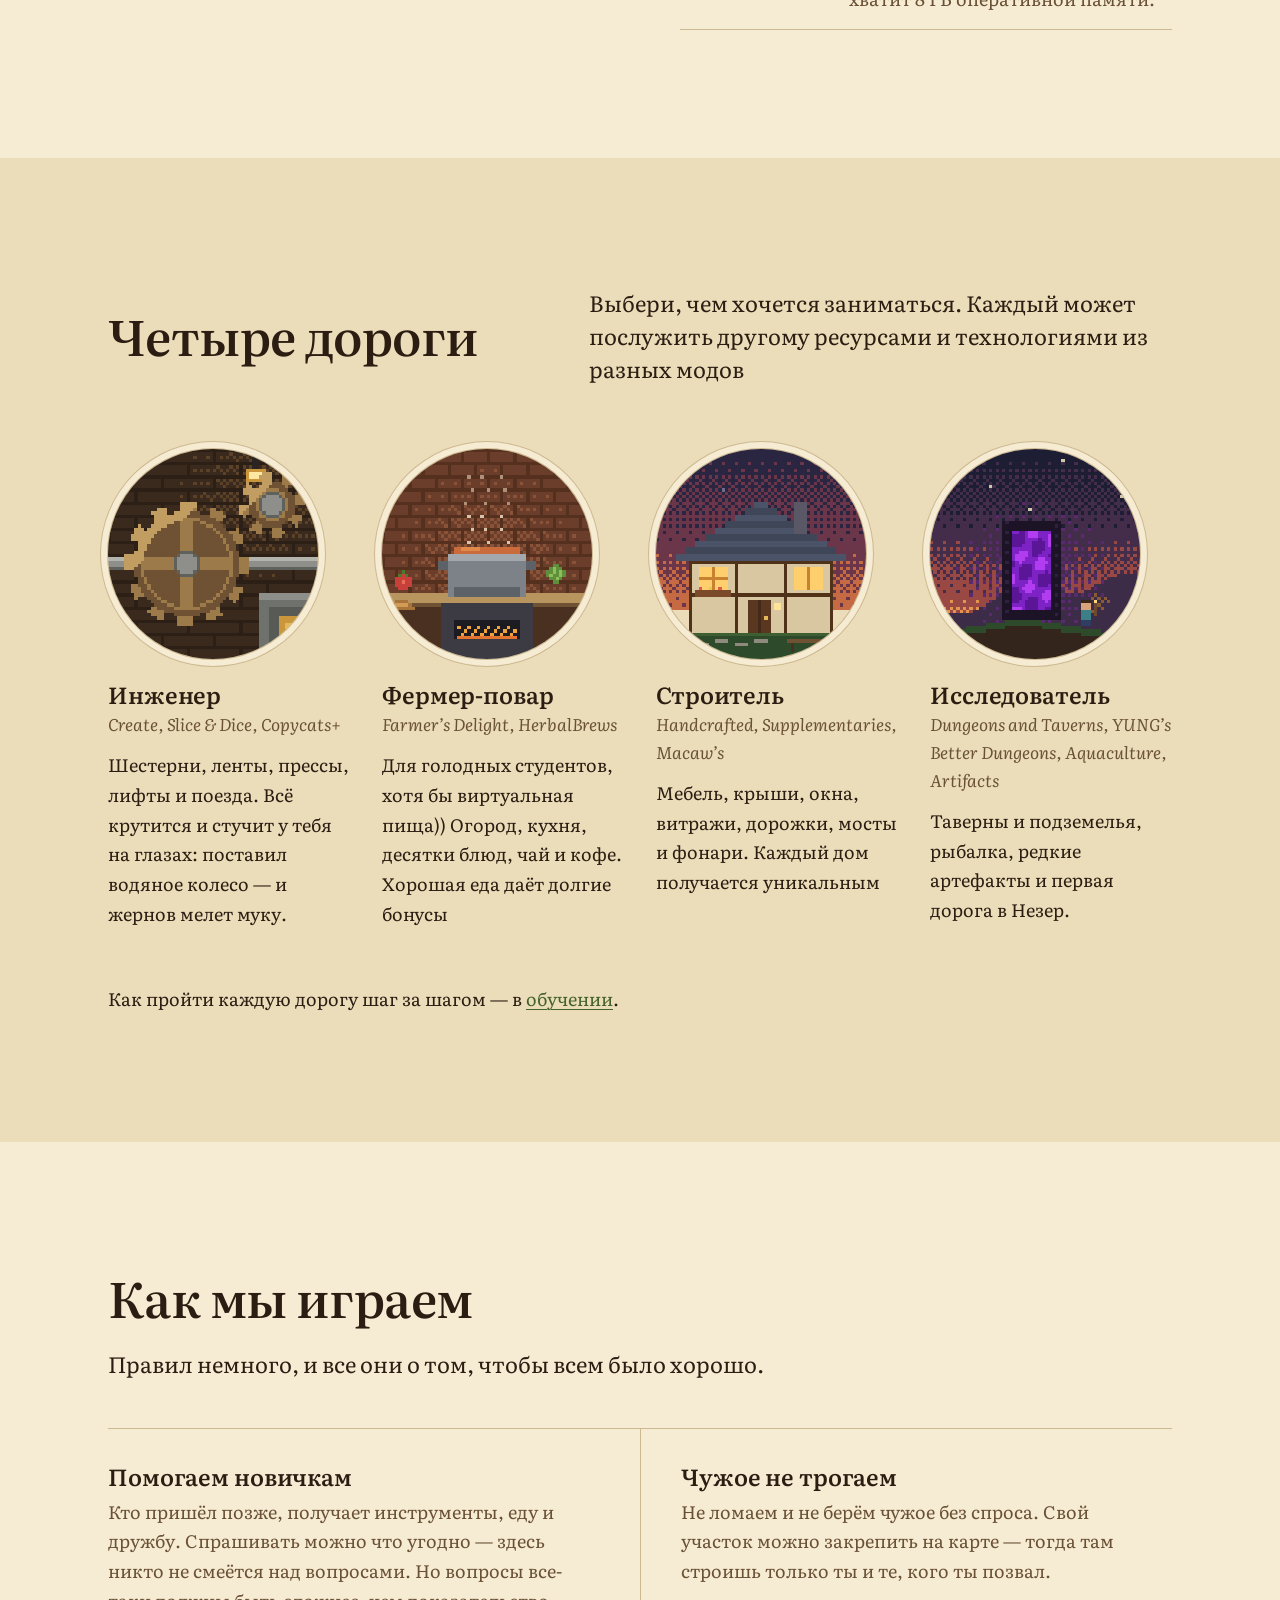
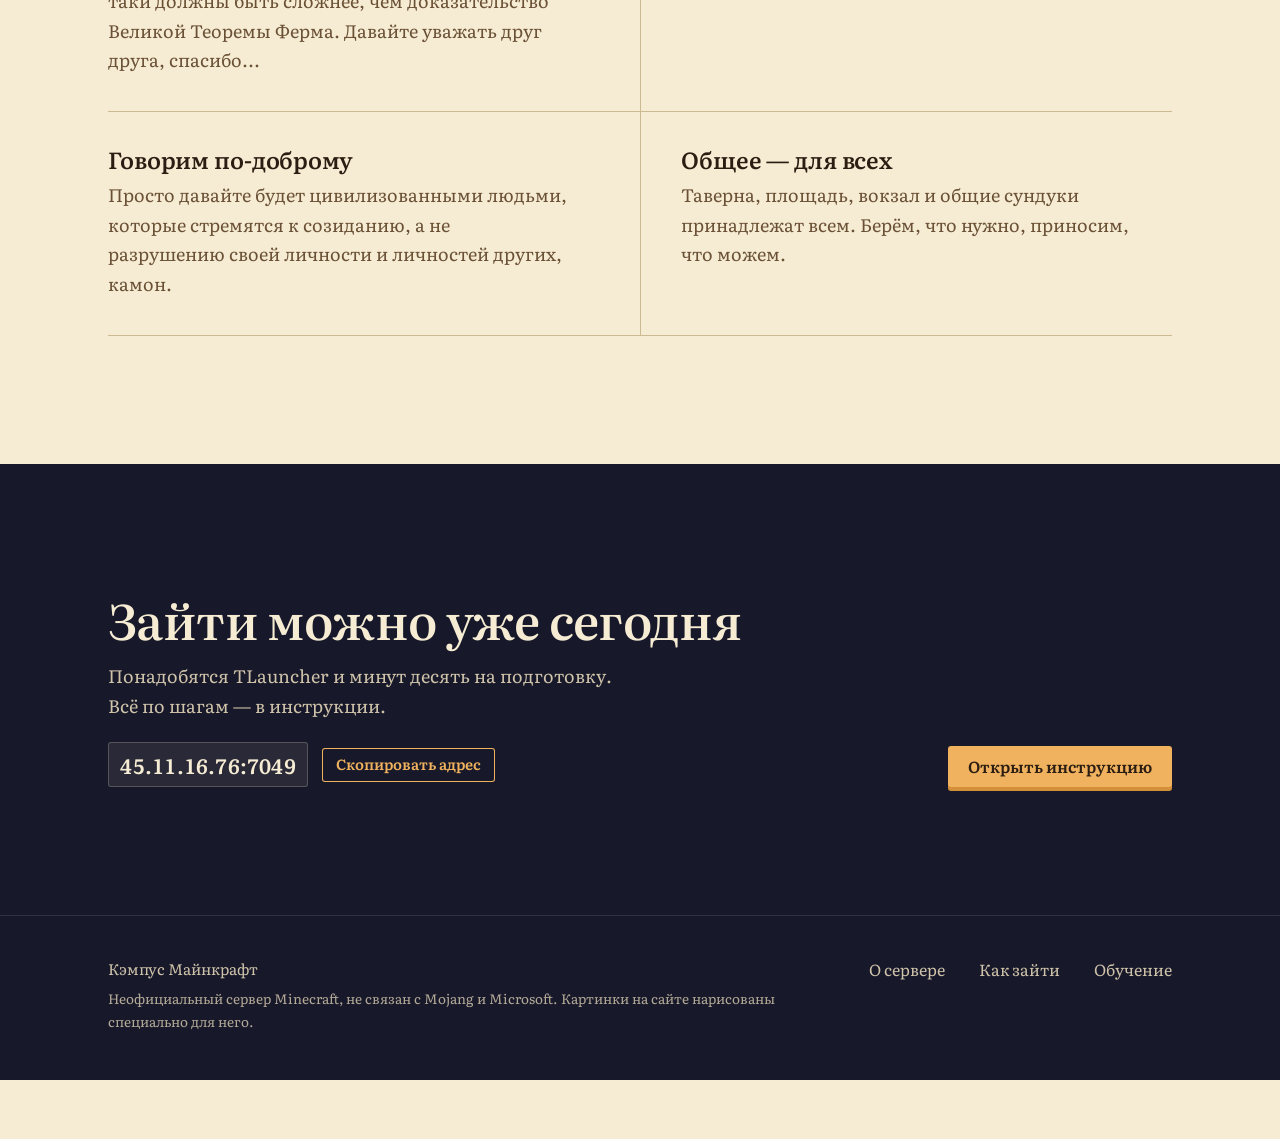
==== commit e064498e: "Вернуть полный адрес og:image и название в config.js После слияния в engineer.html, index.html и joi" ====
--- a/index.html
+++ b/index.html
@@ -1,183 +1,175 @@
 <!doctype html>
 <html lang="ru">
 <head>
-  <meta charset="utf-8">
-  <meta name="viewport" content="width=device-width, initial-scale=1">
-  <title>Наш сервер — Minecraft для своих</title>
-  <meta name="description" content="Небольшой сервер Minecraft с модами для своих: поезда Create, уютные дома, кухня, походы и голосовой чат. Как зайти и как освоиться.">
-  <meta property="og:type" content="website">
-  <meta property="og:title" content="Minecraft для своих: вечерами строим мир вместе">
-  <meta property="og:description" content="Вечерами мы строим мир вместе. Как зайти и как освоиться.">
-  <meta property="og:image" content="https://campuscraft.duckdns.org/img/og.png">
-  <meta name="theme-color" content="#17182a">
-  <link rel="icon" type="image/png" href="img/favicon-32.png">
-  <link rel="apple-touch-icon" href="img/apple-touch-icon.png">
-  <link rel="preload" href="fonts/literata-cyrillic-opsz-normal.woff2" as="font" type="font/woff2" crossorigin>
-  <link rel="stylesheet" href="css/style.css">
+    <meta charset="utf-8">
+    <meta name="viewport" content="width=device-width, initial-scale=1">
+    <title>Кэмпус Майнкрафт</title>
+    <meta name="description"
+          content="Небольшой сервер Minecraft с модами для своих: поезда Create, уютные дома, кухня, походы и голосовой чат. Как зайти и как освоиться.">
+    <meta property="og:type" content="website">
+    <meta property="og:title" content="Minecraft для своих: вечерами строим мир вместе">
+    <meta property="og:description" content="Вечерами мы строим мир вместе. Как зайти и как освоиться.">
+    <meta property="og:image" content="https://campuscraft.duckdns.org/img/og.png">
+    <meta name="theme-color" content="#17182a">
+    <link rel="icon" type="image/png" href="img/favicon-32.png">
+    <link rel="apple-touch-icon" href="img/apple-touch-icon.png">
+    <link rel="preload" href="fonts/literata-cyrillic-opsz-normal.woff2" as="font" type="font/woff2" crossorigin>
+    <link rel="stylesheet" href="css/style.css">
 </head>
 <body>
-  <a class="skip" href="#main">К содержанию</a>
+<a class="skip" href="#main">К содержанию</a>
 
-  <header class="site-header">
+<header class="site-header">
     <div class="site-header__inner">
-      <a class="brand" href="index.html"><img class="pixel" src="img/favicon-32.png" alt="" width="28" height="28"><span data-config="name">Наш сервер</span></a>
-      <nav class="nav" aria-label="Разделы сайта">
-        <a href="index.html" aria-current="page">О сервере</a>
-        <a href="join.html">Как зайти</a>
-        <a href="guide.html">Обучение</a>
-      </nav>
+        <a class="brand" href="index.html"><img class="pixel" src="img/favicon-32.png" alt="" width="28"
+                                                height="28"><span data-config="name">Кэмпус Майнкрафт</span></a>
+        <nav class="nav" aria-label="Разделы сайта">
+            <a href="index.html" aria-current="page">О сервере</a>
+            <a href="join.html">Как зайти</a>
+            <a href="guide.html">Обучение</a>
+        </nav>
     </div>
-  </header>
+</header>
 
-  <main id="main">
+<main id="main">
     <section class="hero" aria-labelledby="hero-title">
-      <div class="hero__text wrap">
-        <h1 id="hero-title">Вечерами мы строим мир вместе</h1>
-        <p class="hero__lede">Небольшой сервер Minecraft для своих: поезда Create, уютные дома, своя кухня, походы в Незер и голосовой чат. Заходят по личному приглашению.</p>
-        <div class="actions">
-          <a class="btn btn--lantern" href="join.html">Как зайти</a>
-          <a class="btn btn--ghost" href="guide.html">Обучение</a>
+        <div class="hero__text wrap">
+            <h1 id="hero-title">Добро пожаловать в майнкрафт с Кэмпусом!</h1>
+            <p class="hero__lede"> Сервер Minecraft для своих: Create, уютные дома, своя кухня и многое
+                другое. Создан для дружбы людей с разным мировоззрением от сообщества христиан. Мы всем рады!</p>
+            <div class="actions">
+                <a class="btn btn--lantern" href="join.html">Как зайти</a>
+                <a class="btn btn--ghost" href="guide.html">Обучение</a>
+            </div>
         </div>
-      </div>
-      <picture class="hero__art">
-        <source media="(max-width: 700px)" srcset="img/hero-mobile.png">
-        <img class="pixel" src="img/hero.png" width="1536" height="864"
-             alt="Пиксельная картинка: вечерняя деревня. Поезд едет по мосту через реку, крутится мельница, у таверны горит костёр и сидят друзья, над площадью поднимается луч маяка, дальше домики и часовня с колокольней. Под землёй — шахта с вагонеткой.">
-      </picture>
+        <picture class="hero__art">
+            <source media="(max-width: 700px)" srcset="img/hero-mobile.png">
+            <img class="pixel" src="img/hero.png" width="1536" height="864"
+                 alt="Пиксельная картинка: вечерняя деревня. Поезд едет по мосту через реку, крутится мельница, у таверны горит костёр и сидят друзья, над площадью поднимается луч маяка, дальше домики и часовня с колокольней. Под землёй — шахта с вагонеткой.">
+        </picture>
     </section>
 
     <section class="section" aria-labelledby="about-title">
-      <div class="wrap intro">
-        <div>
-          <h2 id="about-title">Что это за сервер</h2>
-          <p class="lede">Это Minecraft для небольшой компании: друзья, друзья друзей и те, кого мы позвали лично. Чужих нет, гриферов нет, спешить некуда.</p>
-          <p class="measure">Мы строим общий городок — с таверной у костра, площадью, вокзалом и часовней — и вместе проходим мир: от первой ночи до похода на дракона. Каждый занимается тем, что ему по душе, а самое интересное случается, когда собираемся все.</p>
+        <div class="wrap intro">
+            <div>
+                <h2 id="about-title">Что это за сервер</h2>
+                <p class="lede">Это Minecraft для небольшой компании: друзья, друзья друзей и те, кого мы позвали лично.
+                    Чужих нет, гриферов нет (опционально), спешить некуда.</p>
+            </div>
+            <dl class="facts">
+                <div>
+                    <dt>Игра</dt>
+                    <dd>Minecraft 1.21.1 с модами.</dd>
+                </div>
+                <div>
+                    <dt>Лаунчер</dt>
+                    <dd>Подойдёт TLauncher, покупать игру не нужно.</dd>
+                </div>
+                <div>
+                    <dt>Компьютер</dt>
+                    <dd>Идёт и на слабых ноутбуках: хватит 8 ГБ оперативной памяти.</dd>
+                </div>
+            </dl>
         </div>
-        <dl class="facts">
-          <div><dt>Игра</dt><dd>Minecraft 1.21.1 с модами. Всё нужное скачается само при первом входе.</dd></div>
-          <div><dt>Лаунчер</dt><dd>Подойдёт TLauncher, покупать игру не нужно.</dd></div>
-          <div><dt>Компьютер</dt><dd>Идёт и на слабых ноутбуках: хватит 8 ГБ оперативной памяти.</dd></div>
-          <div><dt>Голос</dt><dd>Голосовой чат прямо в игре: слышно тех, кто рядом.</dd></div>
-          <div><dt>Сколько нас</dt><dd>Обычно от трёх до шести человек одновременно.</dd></div>
-          <div><dt>Вход</dt><dd>По белому списку и паролю: под твоим ником не зайдёт никто другой.</dd></div>
-        </dl>
-      </div>
     </section>
 
     <section class="section section--deep" aria-labelledby="roads-title">
-      <div class="wrap">
-        <div class="roads-head">
-          <h2 id="roads-title">Четыре дороги</h2>
-          <p class="lede">Выбери, чем хочется заниматься. Дороги нужны друг другу, и ни одна не убегает вперёд: две главные вехи мы проходим всей компанией.</p>
+        <div class="wrap">
+            <div class="roads-head">
+                <h2 id="roads-title">Четыре дороги</h2>
+                <p class="lede">Выбери, чем хочется заниматься. Каждый может послужить другому ресурсами и технологиями
+                    из разных модов</p>
+            </div>
+            <ul class="roads">
+                <li class="road">
+                    <img class="road__art pixel" src="img/road-engineer.png" width="256" height="256"
+                         alt="Мастерская: большие деревянные шестерни на каменном валу, под потолком латунная лампа.">
+                    <h3>Инженер</h3>
+                    <p class="road__mods">Create, Slice&nbsp;&amp;&nbsp;Dice, Copycats+</p>
+                    <p>Шестерни, ленты, прессы, лифты и поезда. Всё крутится и стучит у тебя на глазах: поставил водяное
+                        колесо — и жернов мелет муку.</p>
+                </li>
+                <li class="road">
+                    <img class="road__art pixel" src="img/road-cook.png" width="256" height="256"
+                         alt="Кастрюля с супом на плите, от неё идёт пар; рядом помидор, капуста и хлеб.">
+                    <h3>Фермер-повар</h3>
+                    <p class="road__mods">Farmer’s Delight, HerbalBrews</p>
+                    <p>Для голодных студентов, хотя бы виртуальная пища)) Огород, кухня, десятки блюд, чай и кофе.
+                        Хорошая еда даёт долгие бонусы</p>
+                </li>
+                <li class="road">
+                    <img class="road__art pixel" src="img/road-builder.png" width="256" height="256"
+                         alt="Фахверковый домик с синей крышей, тёплым окном и ящиком цветов, перед ним скамейка.">
+                    <h3>Строитель</h3>
+                    <p class="road__mods">Handcrafted, Supplementaries, Macaw’s</p>
+                    <p>Мебель, крыши, окна, витражи, дорожки, мосты и фонари. Каждый дом получается уникальным</p>
+                </li>
+                <li class="road">
+                    <img class="road__art pixel" src="img/road-explorer.png" width="256" height="256"
+                         alt="Портал в Незер на холме на закате, рядом путник с факелом.">
+                    <h3>Исследователь</h3>
+                    <p class="road__mods">Dungeons and Taverns, YUNG’s Better Dungeons, Aquaculture, Artifacts</p>
+                    <p>Таверны и подземелья, рыбалка, редкие артефакты и первая дорога в Незер.</p>
+                </li>
+            </ul>
+            <p class="roads-more">Как пройти каждую дорогу шаг за шагом — в <a href="guide.html#guides">обучении</a>.
+            </p>
         </div>
-        <ul class="roads">
-          <li class="road">
-            <img class="road__art pixel" src="img/road-engineer.png" width="256" height="256" alt="Мастерская: большие деревянные шестерни на каменном валу, под потолком латунная лампа.">
-            <h3>Инженер</h3>
-            <p class="road__mods">Create, Slice&nbsp;&amp;&nbsp;Dice, Copycats+</p>
-            <p>Шестерни, ленты, прессы, лифты и поезда. Всё крутится и стучит у тебя на глазах: поставил водяное колесо — и жернов мелет муку.</p>
-            <p class="road__need">Без инженера нет поездов между домами и кухни на механизмах.</p>
-          </li>
-          <li class="road">
-            <img class="road__art pixel" src="img/road-cook.png" width="256" height="256" alt="Кастрюля с супом на плите, от неё идёт пар; рядом помидор, капуста и хлеб.">
-            <h3>Фермер-повар</h3>
-            <p class="road__mods">Farmer’s Delight, HerbalBrews</p>
-            <p>Огород, кухня, десятки блюд, чай и кофе. Хорошая еда даёт долгие бонусы, а кофе из чайника помогает копать всем, кто рядом.</p>
-            <p class="road__need">Перед каждым походом все идут к повару.</p>
-          </li>
-          <li class="road">
-            <img class="road__art pixel" src="img/road-builder.png" width="256" height="256" alt="Фахверковый домик с синей крышей, тёплым окном и ящиком цветов, перед ним скамейка.">
-            <h3>Строитель</h3>
-            <p class="road__mods">Handcrafted, Supplementaries, Macaw’s</p>
-            <p>Мебель, крыши, окна, витражи, дорожки, мосты и фонари. Каждый дом получается своим, а таверна, площадь и часовня — общими.</p>
-            <p class="road__need">Места, где мы собираемся, строит он.</p>
-          </li>
-          <li class="road">
-            <img class="road__art pixel" src="img/road-explorer.png" width="256" height="256" alt="Портал в Незер на холме на закате, рядом путник с факелом.">
-            <h3>Исследователь</h3>
-            <p class="road__mods">Dungeons and Taverns, YUNG’s Better Dungeons, Aquaculture, Artifacts</p>
-            <p>Таверны и подземелья, рыбалка, редкие артефакты и первая дорога в Незер. Лучшая роль, если хочется просто идти с кем-то и разговаривать.</p>
-            <p class="road__need">Он приносит огненные стержни — с них у всех открывается вторая ступень.</p>
-          </li>
-        </ul>
-        <p class="roads-more">Как пройти каждую дорогу шаг за шагом — в <a href="guide.html#guides">обучении</a>.</p>
-      </div>
-    </section>
-
-    <section class="section section--oak" aria-labelledby="evening-title">
-      <div class="wrap evening">
-        <figure class="evening__art" style="margin:0">
-          <img class="pixel" src="img/evening.png" width="650" height="340" alt="Трое друзей у костра перед таверной с горящими окнами, рядом мельница.">
-          <figcaption>Таверна у спавна — здесь начинается каждый вечер.</figcaption>
-        </figure>
-        <div>
-          <h2 id="evening-title">Как проходит вечер</h2>
-          <p class="soft">Собираемся вечерами, обычно пару раз в неделю. Время договариваемся в общем чате.</p>
-          <ol class="steps-inline">
-            <li><div><h3>Сбор у костра</h3><p>Первые десять минут все в таверне. Договариваемся, чем займёмся: достроить вокзал, найти крепость, приготовиться к большому бою.</p></div></li>
-            <li><div><h3>Каждый своей дорогой</h3><p>Кто строит, кто готовит, кто ушёл в поход, и одно общее дело на всех. Кто ушёл далеко, заводит группу в голосовом чате и слышит своих на любом расстоянии.</p></div></li>
-            <li><div><h3>Снова вместе</h3><p>В конце показываем друг другу, что сделали, фотографируемся и просто разговариваем. Этот кусок вечера запоминается больше всего.</p></div></li>
-          </ol>
-        </div>
-      </div>
     </section>
 
     <section class="section" aria-labelledby="rules-title">
-      <div class="wrap">
-        <h2 id="rules-title">Как мы играем</h2>
-        <p class="lede measure">Правил немного, и все они о том, чтобы всем было хорошо.</p>
-        <div class="rules">
-          <div class="rule"><h3>Помогаем новичкам</h3><p>Кто пришёл позже, получает инструменты, еду и провожатого. Спрашивать можно что угодно — здесь никто не смеётся над вопросами.</p></div>
-          <div class="rule"><h3>Чужое не трогаем</h3><p>Не ломаем и не берём чужое без спроса. Свой участок можно закрепить на карте — тогда там строишь только ты и те, кого ты позвал.</p></div>
-          <div class="rule"><h3>Говорим по-доброму</h3><p>Без мата и насмешек. Ошибся — бывает. Сломал чужое — извинись и помоги починить.</p></div>
-          <div class="rule"><h3>Общее — для всех</h3><p>Таверна, площадь, вокзал и общие сундуки принадлежат всем. Берём, что нужно, приносим, что можем.</p></div>
+        <div class="wrap">
+            <h2 id="rules-title">Как мы играем</h2>
+            <p class="lede measure">Правил немного, и все они о том, чтобы всем было хорошо.</p>
+            <div class="rules">
+                <div class="rule"><h3>Помогаем новичкам</h3>
+                    <p>Кто пришёл позже, получает инструменты, еду и дружбу. Спрашивать можно что угодно — здесь
+                        никто не смеётся над вопросами. Но вопросы все-таки должны быть сложнее, чем доказательство
+                        Великой Теоремы Ферма. Давайте уважать друг друга, спасибо...</p></div>
+                <div class="rule"><h3>Чужое не трогаем</h3>
+                    <p>Не ломаем и не берём чужое без спроса. Свой участок можно закрепить на карте — тогда там строишь
+                        только ты и те, кого ты позвал.</p></div>
+                <div class="rule"><h3>Говорим по-доброму</h3>
+                    <p>Просто давайте будет цивилизованными людьми, которые стремятся к созиданию, а не разрушению своей
+                        личности и личностей других, камон.</p></div>
+                <div class="rule"><h3>Общее — для всех</h3>
+                    <p>Таверна, площадь, вокзал и общие сундуки принадлежат всем. Берём, что нужно, приносим, что
+                        можем.</p></div>
+            </div>
         </div>
-      </div>
-    </section>
-
-    <section class="section section--deep" aria-labelledby="chapel-title">
-      <div class="wrap chapel">
-        <figure class="chapel__art" style="margin:0">
-          <img class="pixel" src="img/chapel-winter.png" width="512" height="360" alt="Часовня зимним вечером: светятся витражи, на двери венок, по карнизу гирлянда, рядом наряженная ёлка, двое идут к двери.">
-        </figure>
-        <div>
-          <h2 id="chapel-title">Часовня и праздники</h2>
-          <p>В центре городка будет часовня с витражами и колоколом — тихое место, куда можно зайти одному или с другом. На кафедре лежит Евангелие от Иоанна, его можно почитать прямо в игре.</p>
-          <p>Мы празднуем Рождество и Пасху: ярмарка на площади, пряники и гирлянды, общий стол. Для многих из нас эти праздники не просто повод собраться — мы христиане. Захочется поговорить об этом — будем рады. Не захочется — просто приходи играть: тебе здесь рады в любом случае.</p>
-        </div>
-      </div>
     </section>
 
     <section class="section section--night" aria-labelledby="cta-title">
-      <div class="wrap join-cta">
+        <div class="wrap join-cta">
+            <div>
+                <h2 id="cta-title">Зайти можно уже сегодня</h2>
+                <p>Понадобятся TLauncher и минут десять на подготовку. Всё по шагам — в инструкции.</p>
+                <div class="copy-row" style="margin-top:22px">
+                    <span class="copy-value" data-config="address">45.11.16.76:7049</span>
+                    <button class="copy-btn" type="button" data-copy="address">Скопировать адрес</button>
+                </div>
+            </div>
+            <div class="actions"><a class="btn btn--lantern" href="join.html">Открыть инструкцию</a></div>
+        </div>
+    </section>
+</main>
+
+<footer class="site-footer">
+    <div class="wrap site-footer__inner">
         <div>
-          <h2 id="cta-title">Зайти можно уже сегодня</h2>
-          <p>Понадобятся TLauncher и минут десять на подготовку. Всё по шагам — в инструкции.</p>
-          <div class="copy-row" style="margin-top:22px">
-            <span class="copy-value" data-config="address">45.11.16.76:7049</span>
-            <button class="copy-btn" type="button" data-copy="address">Скопировать адрес</button>
-          </div>
+            <span data-config="name">Кэмпус Майнкрафт</span>
+            <small>Неофициальный сервер Minecraft, не связан с Mojang и Microsoft. Картинки на сайте нарисованы
+                специально для него.</small>
         </div>
-        <div class="actions"><a class="btn btn--lantern" href="join.html">Открыть инструкцию</a></div>
-      </div>
-    </section>
-  </main>
+        <nav class="nav" aria-label="Разделы сайта в подвале">
+            <a href="index.html">О сервере</a>
+            <a href="join.html">Как зайти</a>
+            <a href="guide.html">Обучение</a>
+        </nav>
+    </div>
+</footer>
 
-  <footer class="site-footer">
-    <div class="wrap site-footer__inner">
-      <div>
-        <span data-config="name">Наш сервер</span>
-        <small>Неофициальный сервер Minecraft, не связан с Mojang и Microsoft. Картинки на сайте нарисованы специально для него.</small>
-      </div>
-      <nav class="nav" aria-label="Разделы сайта в подвале">
-        <a href="index.html">О сервере</a>
-        <a href="join.html">Как зайти</a>
-        <a href="guide.html">Обучение</a>
-      </nav>
-    </div>
-  </footer>
-
-  <script src="js/config.js"></script>
-  <script src="js/site.js"></script>
+<script src="js/config.js"></script>
+<script src="js/site.js"></script>
 </body>
 </html>
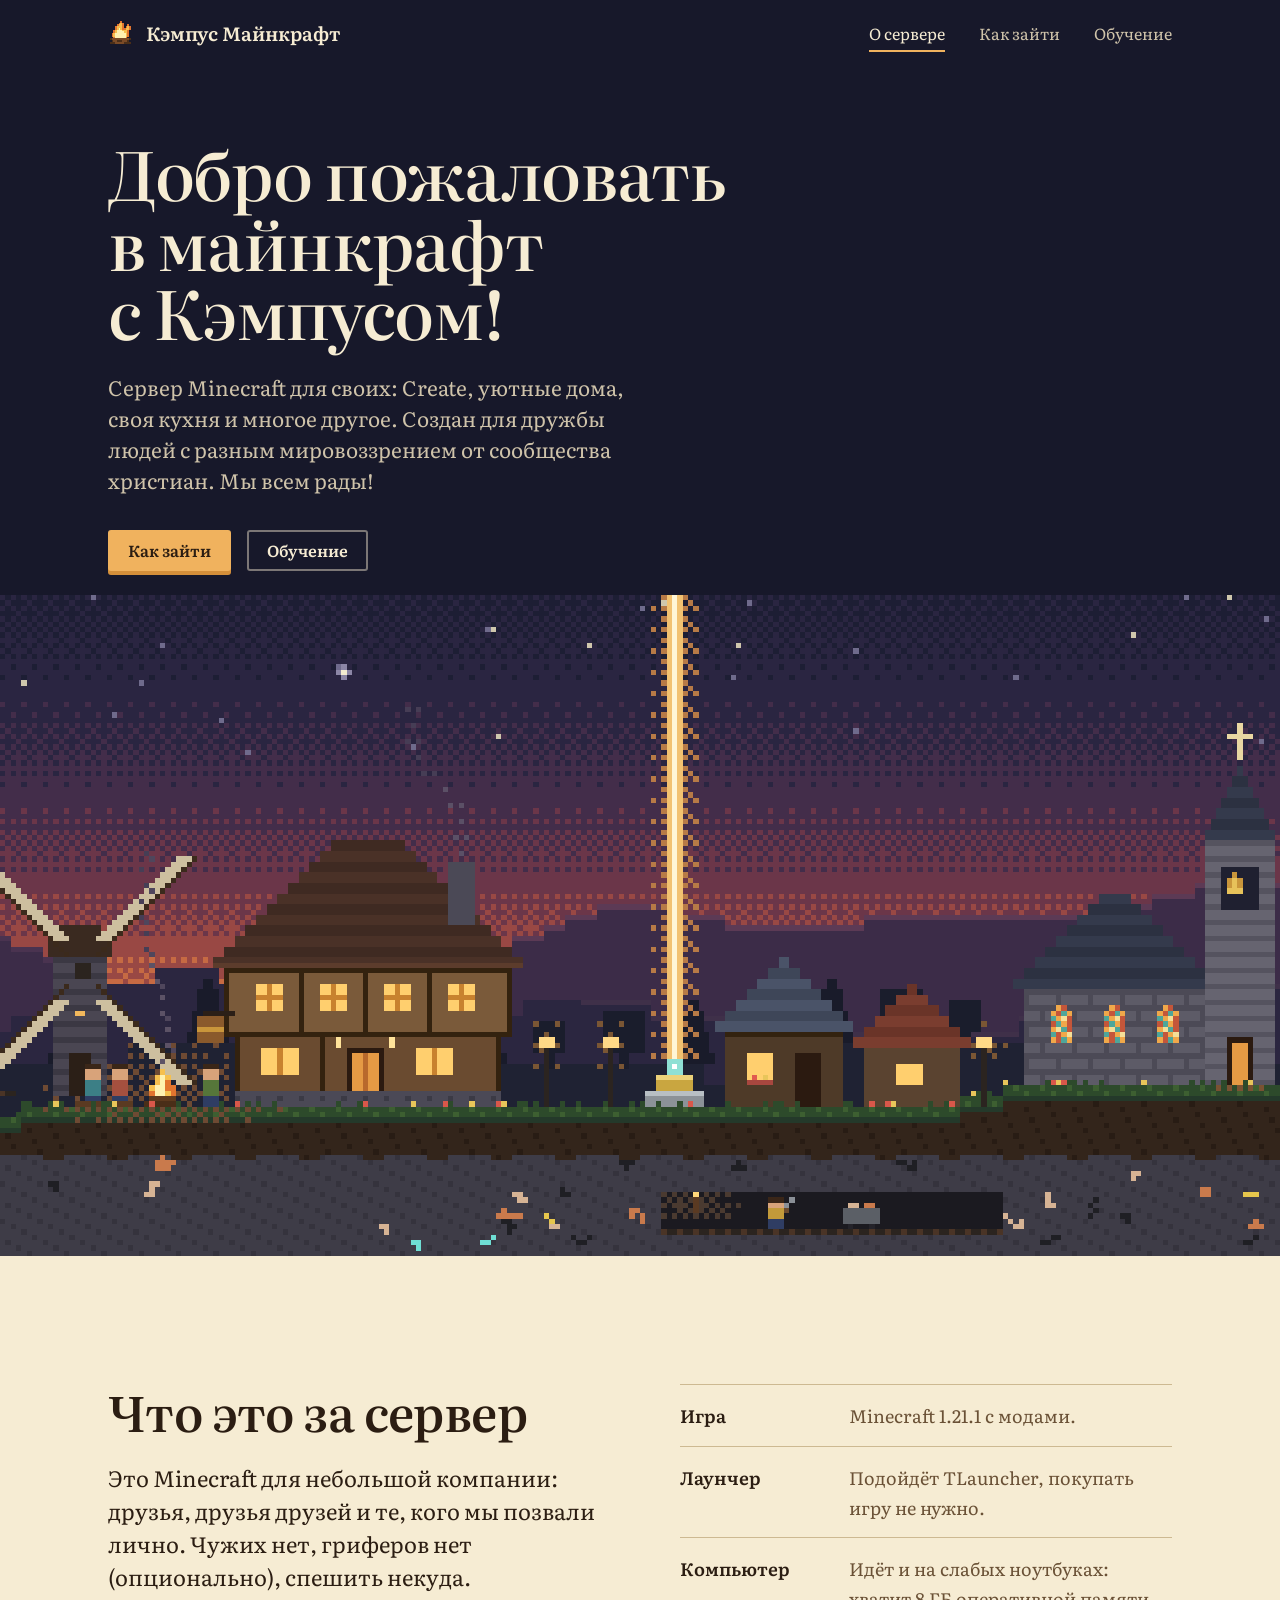
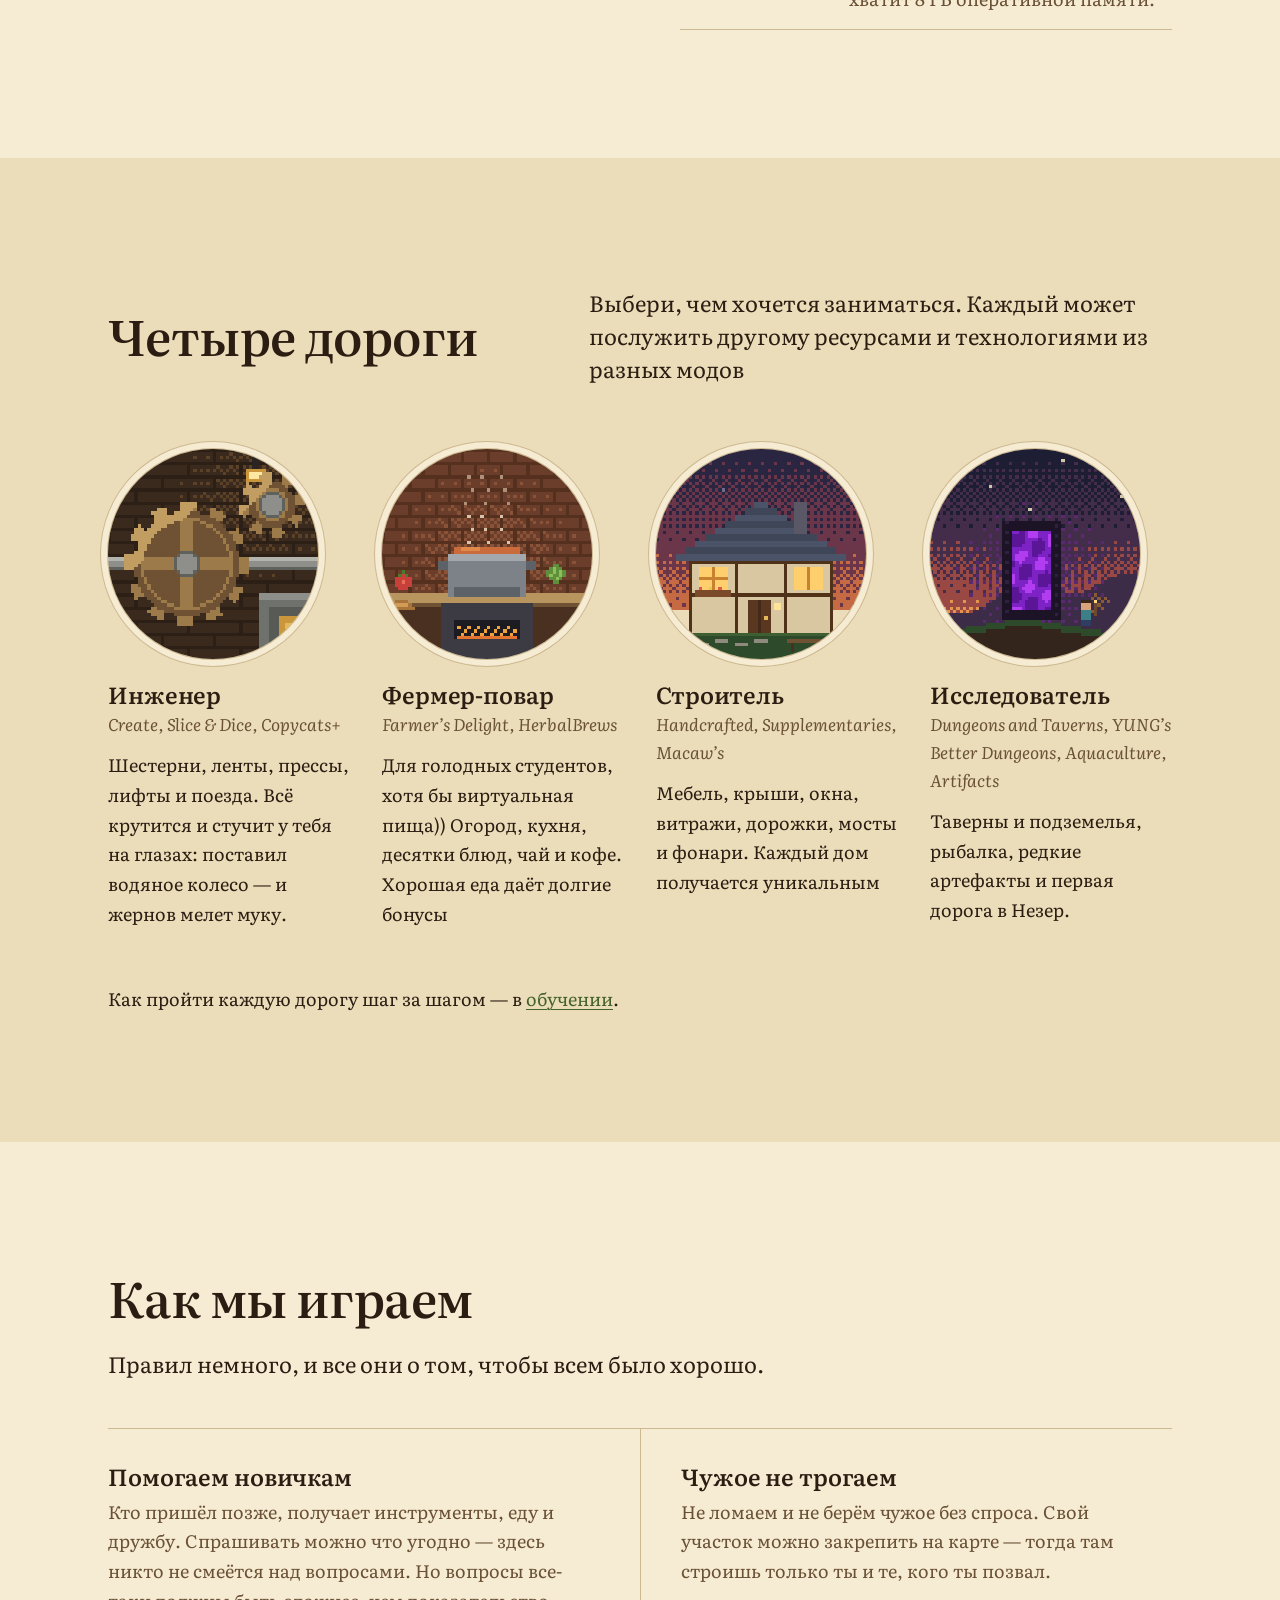
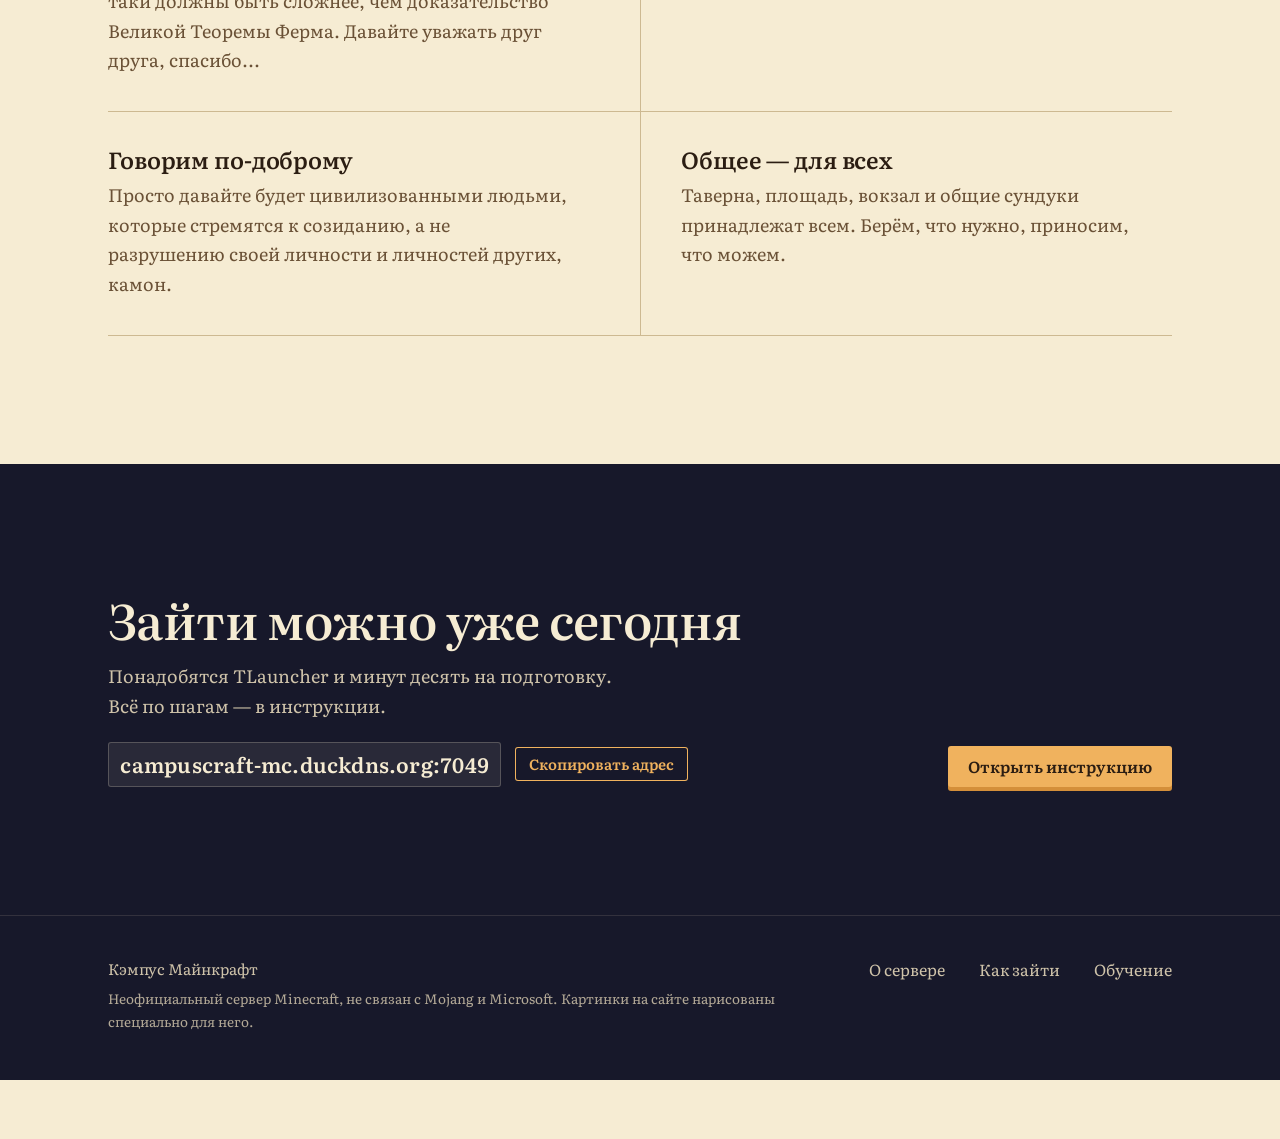
==== commit f6f2e093: "Адрес сервера: campuscraft-mc.duckdns.org:7049 Новый адрес в js/config.js и в запасном тексте на стр" ====
--- a/index.html
+++ b/index.html
@@ -145,7 +145,7 @@
                 <h2 id="cta-title">Зайти можно уже сегодня</h2>
                 <p>Понадобятся TLauncher и минут десять на подготовку. Всё по шагам — в инструкции.</p>
                 <div class="copy-row" style="margin-top:22px">
-                    <span class="copy-value" data-config="address">45.11.16.76:7049</span>
+                    <span class="copy-value" data-config="address">campuscraft-mc.duckdns.org:7049</span>
                     <button class="copy-btn" type="button" data-copy="address">Скопировать адрес</button>
                 </div>
             </div>
--- a/css/style.css
+++ b/css/style.css
@@ -238,13 +238,16 @@
 .join-cta p { color: var(--mist); max-width: 52ch; }
 
 /* Адрес и другие значения с кнопкой «Скопировать» */
-.copy-row { display: flex; flex-wrap: wrap; align-items: center; gap: 10px 14px; }
+.copy-row { display: flex; flex-wrap: wrap; align-items: center; gap: 10px 14px; container-type: inline-size; }
 .copy-value {
   font-family: var(--serif); font-size: 1.3rem; font-weight: 600; letter-spacing: 0.01em;
   font-variant-numeric: lining-nums tabular-nums;
   padding: 0.25em 0.6em; border-radius: 3px;
   background: rgba(246, 236, 211, 0.08); color: var(--cream);
   box-shadow: inset 0 0 0 1px rgba(246, 236, 211, 0.22);
+  /* адрес не переносим на дефисе — его переписывают руками; в узкой колонке шрифт мельчает */
+  white-space: nowrap; min-width: 0; max-width: 100%; overflow-x: auto;
+  font-size: clamp(0.75rem, 5cqi, 1.3rem);
 }
 .copy-btn {
   font: 600 0.92rem/1.2 var(--serif); cursor: pointer;
